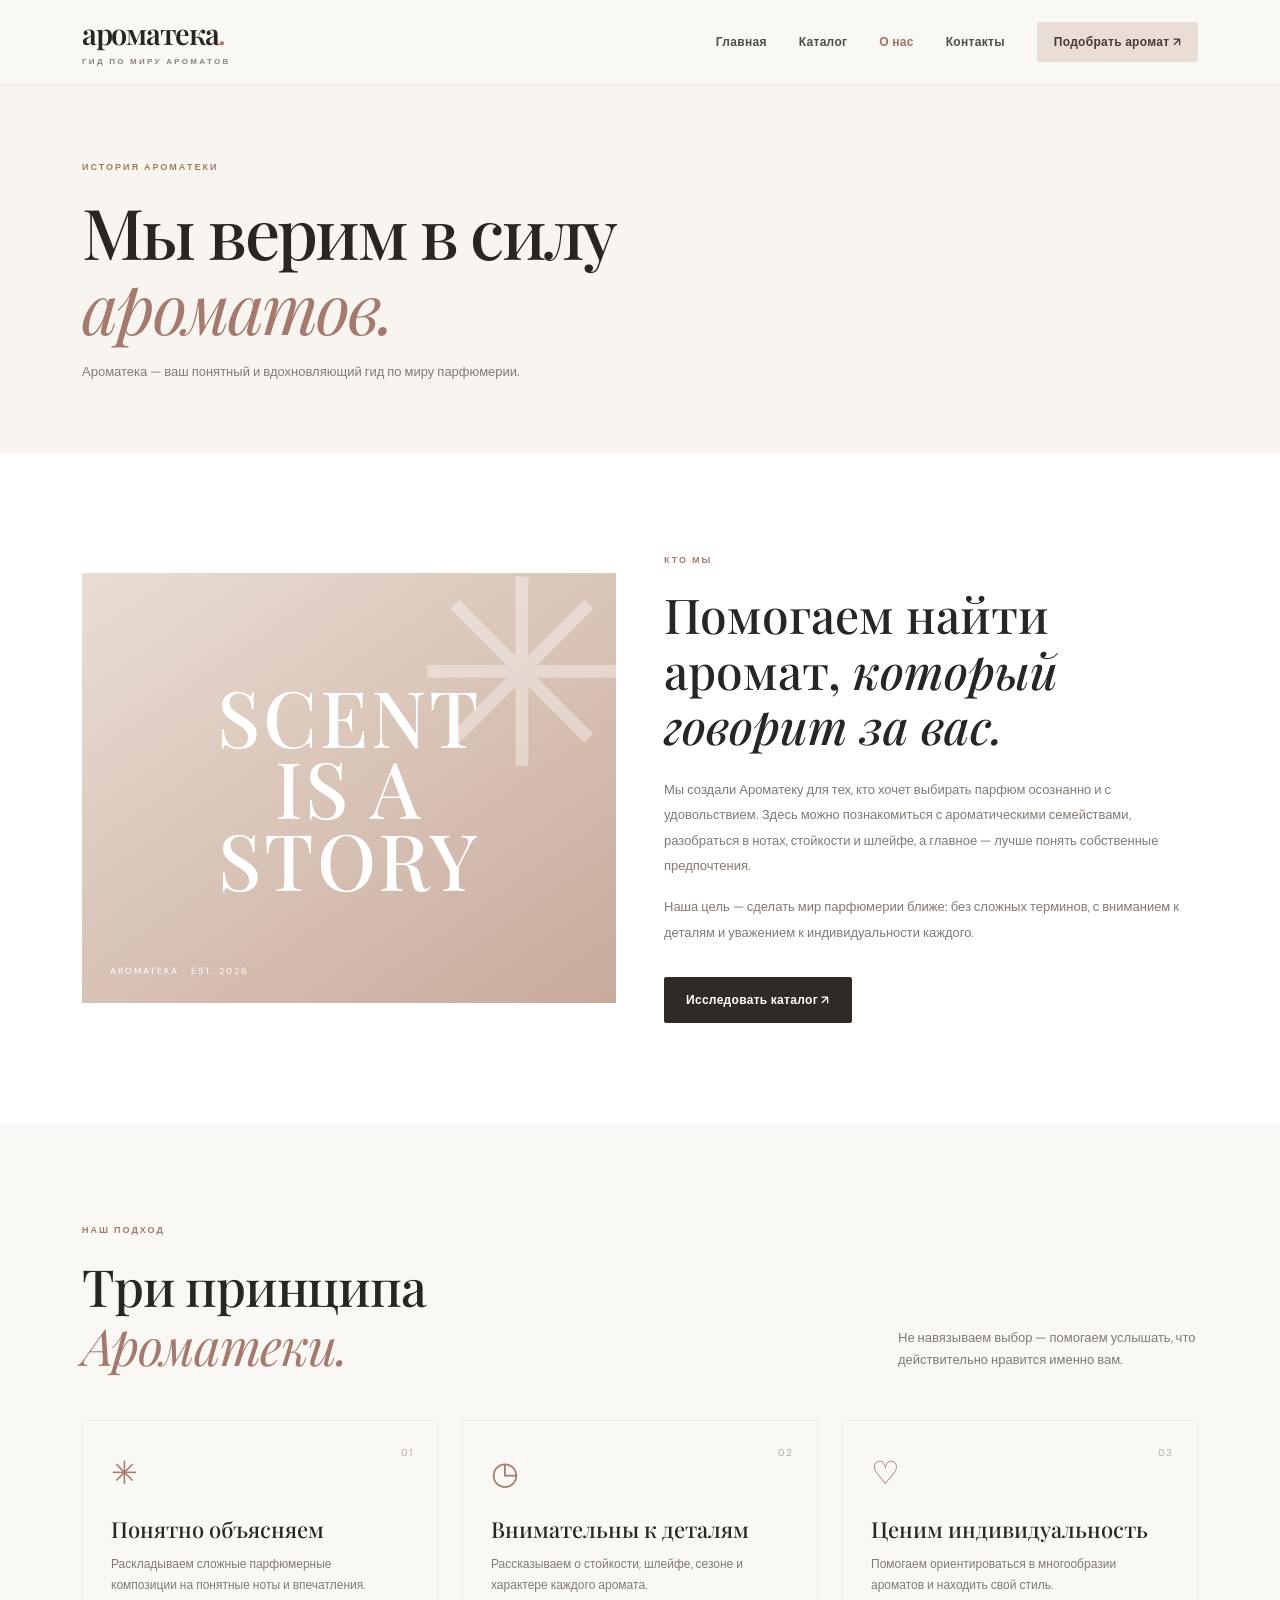
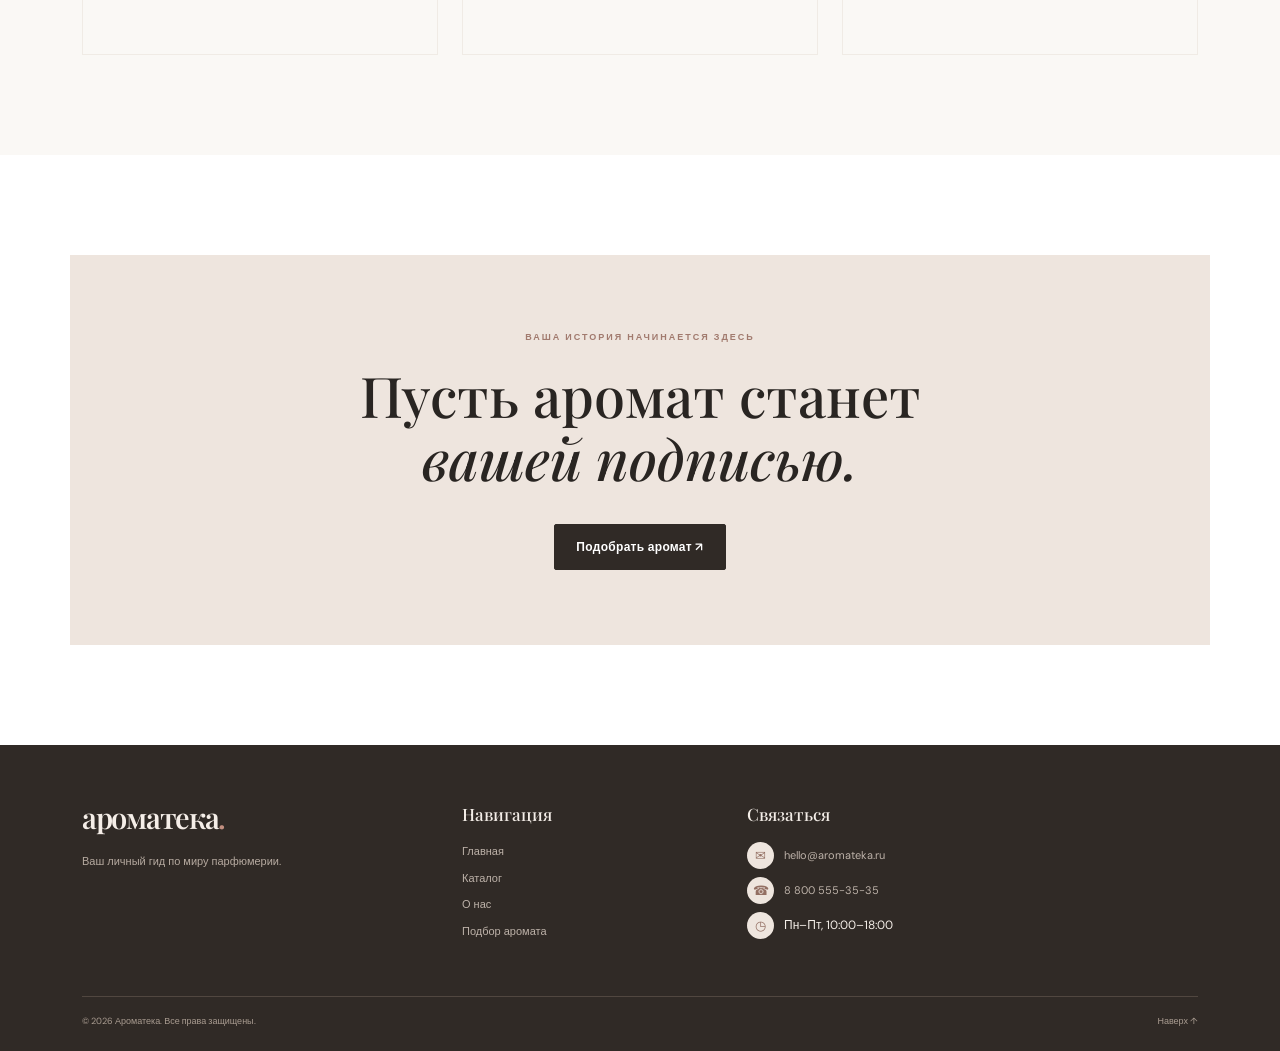
==== about.html @ 0a066984 "Add files via upload" ====
<!doctype html>
<html lang="ru">
<head>
<meta charset="utf-8"><meta name="viewport" content="width=device-width, initial-scale=1">
<meta name="description" content="О проекте Ароматека: помогаем понимать парфюмерию и находить ароматы по душе.">
<title>О нас — Ароматека</title>
<link href="https://cdn.jsdelivr.net/npm/bootstrap@5.3.8/dist/css/bootstrap.min.css" rel="stylesheet">
<link href="https://fonts.googleapis.com/css2?family=DM+Sans:wght@400;500;600;700&family=Playfair+Display:wght@400;500;600;700&display=swap" rel="stylesheet">
<link rel="stylesheet" href="css/custom.css">
</head>
<body>
<header class="site-header sticky-top"><nav class="navbar navbar-expand-lg"><div class="container">
<a class="navbar-brand brand" href="index.html">ароматека<span>.</span><small>ГИД ПО МИРУ АРОМАТОВ</small></a>
<button class="navbar-toggler" type="button" data-bs-toggle="collapse" data-bs-target="#mainNavbar" aria-label="Открыть меню"><span class="navbar-toggler-icon"></span></button>
<div class="collapse navbar-collapse" id="mainNavbar"><ul class="navbar-nav ms-auto align-items-lg-center gap-lg-3">
<li class="nav-item"><a class="nav-link" href="index.html">Главная</a></li><li class="nav-item"><a class="nav-link" href="catalog.html">Каталог</a></li><li class="nav-item"><a class="nav-link active" href="about.html">О нас</a></li><li class="nav-item"><a class="nav-link" href="contacts.html">Контакты</a></li><li class="nav-item"><a class="btn btn-dark-soft ms-lg-2" href="order.html">Подобрать аромат ↗</a></li>
</ul></div></div></nav></header>
<main>
<section class="page-hero"><div class="container"><div class="eyebrow">ИСТОРИЯ АРОМАТЕКИ</div><h1>Мы верим в силу<br><em>ароматов.</em></h1><p>Ароматека — ваш понятный и вдохновляющий гид по миру парфюмерии.</p></div></section>
<section class="section-space"><div class="container"><div class="row align-items-center g-5">
<div class="col-12 col-lg-6"><div class="about-art"><span class="about-art__flower">✳</span><span class="about-art__word">SCENT<br>IS A<br>STORY</span><span class="about-art__caption">AROMATEKA · EST. 2026</span></div></div>
<div class="col-12 col-lg-6"><div class="eyebrow">КТО МЫ</div><h2 class="about-title">Помогаем найти аромат, <em>который говорит за вас.</em></h2><p class="about-copy">Мы создали Ароматеку для тех, кто хочет выбирать парфюм осознанно и с удовольствием. Здесь можно познакомиться с ароматическими семействами, разобраться в нотах, стойкости и шлейфе, а главное — лучше понять собственные предпочтения.</p><p class="about-copy">Наша цель — сделать мир парфюмерии ближе: без сложных терминов, с вниманием к деталям и уважением к индивидуальности каждого.</p><a class="btn btn-dark btn-lg mt-3" href="catalog.html">Исследовать каталог ↗</a></div>
</div></div></section>
<section class="section-space about-values"><div class="container"><div class="section-heading"><div><div class="eyebrow">НАШ ПОДХОД</div><h2>Три принципа<br><em>Ароматеки.</em></h2></div><p>Не навязываем выбор — помогаем услышать, что действительно нравится именно вам.</p></div>
<div class="row g-4"><div class="col-12 col-md-4"><article class="advantage-card"><span class="advantage-number">01</span><div class="advantage-icon">✳</div><h3>Понятно объясняем</h3><p>Раскладываем сложные парфюмерные композиции на понятные ноты и впечатления.</p></article></div><div class="col-12 col-md-4"><article class="advantage-card"><span class="advantage-number">02</span><div class="advantage-icon">◷</div><h3>Внимательны к деталям</h3><p>Рассказываем о стойкости, шлейфе, сезоне и характере каждого аромата.</p></article></div><div class="col-12 col-md-4"><article class="advantage-card"><span class="advantage-number">03</span><div class="advantage-icon">♡</div><h3>Ценим индивидуальность</h3><p>Помогаем ориентироваться в многообразии ароматов и находить свой стиль.</p></article></div></div>
</div></section>
<section class="section-space"><div class="container about-cta"><div class="eyebrow">ВАША ИСТОРИЯ НАЧИНАЕТСЯ ЗДЕСЬ</div><h2>Пусть аромат станет<br><em>вашей подписью.</em></h2><a class="btn btn-dark btn-lg mt-3" href="order.html">Подобрать аромат ↗</a></div></section>
</main>
<footer class="site-footer"><div class="container"><div class="row gy-4">
<div class="col-12 col-md-4"><a class="brand brand--footer" href="index.html">ароматека<span>.</span></a><p class="footer-muted">Ваш личный гид по миру парфюмерии.</p></div>
<div class="col-6 col-md-3"><h3>Навигация</h3><a href="index.html">Главная</a><a href="catalog.html">Каталог</a><a href="about.html">О нас</a><a href="order.html">Подбор аромата</a></div>
<div class="col-6 col-md-5"><h3>Связаться</h3><a class="footer-contact" href="mailto:hello@aromateka.ru"><span class="contact-icon" aria-hidden="true">✉</span>hello@aromateka.ru</a><a class="footer-contact" href="tel:+78005553535"><span class="contact-icon" aria-hidden="true">☎</span>8 800 555-35-35</a><div class="footer-contact"><span class="contact-icon" aria-hidden="true">◷</span><span>Пн–Пт, 10:00–18:00</span></div></div>
</div><div class="footer-bottom"><span>© 2026 Ароматека. Все права защищены.</span><a href="#top">Наверх ↑</a></div></div></footer>
<script src="https://cdn.jsdelivr.net/npm/bootstrap@5.3.8/dist/js/bootstrap.bundle.min.js"></script><script src="js/main.js"></script></body></html>
---- css/custom.css ----
:root{--ink:#292522;--muted:#827a73;--paper:#f8f5f0;--cream:#eee7de;--rose:#d9b9ad;--line:#e4dcd2;--accent:#9b7067;--serif:'Playfair Display',Georgia,serif;--sans:'DM Sans',Arial,sans-serif;--shadow:0 18px 50px rgba(54,39,31,.09)}
*{box-sizing:border-box}html{scroll-behavior:smooth}body{font-family:var(--sans);color:var(--ink);background:#fff;font-size:15px;line-height:1.7}a{color:inherit;text-decoration:none}a:hover{color:var(--accent)}.site-header{background:rgba(250,248,245,.94);backdrop-filter:blur(14px);border-bottom:1px solid rgba(50,40,32,.08);z-index:1030}.navbar{min-height:84px}.brand{font-family:var(--serif);font-size:29px;line-height:1;font-weight:600;letter-spacing:-1.3px;color:var(--ink)!important}.brand span{color:#b77f70}.brand small{display:block;font:600 8px var(--sans);letter-spacing:2.3px;color:#8c827a;margin-top:8px}.nav-link{font-size:12px;font-weight:600;letter-spacing:.3px;color:#514b46!important}.nav-link:hover,.nav-link.active{color:#a16f63!important}.btn{border-radius:2px;font-size:12px;font-weight:600;letter-spacing:.3px;padding:13px 21px;transition:all .25s}.btn-dark{background:#302a26;border-color:#302a26}.btn-dark:hover{background:#8c655c;border-color:#8c655c;transform:translateY(-2px)}.btn-dark-soft{background:#e9ded6;color:#493a34;border:1px solid #e9ded6;padding:10px 16px}.btn-dark-soft:hover{background:#302a26;color:#fff}.btn-outline-dark:hover{background:#302a26}.hero-section{background:var(--paper);padding:78px 0 88px;overflow:hidden}.eyebrow{font-size:9px;letter-spacing:2px;font-weight:700;color:#a17a6e;margin-bottom:19px}.eyebrow span{display:inline-block;width:24px;height:1px;background:#a17a6e;vertical-align:middle;margin-right:8px}.hero-title,.page-hero h1{font:500 clamp(48px,6vw,78px)/1.07 var(--serif);letter-spacing:-2.6px;margin:0 0 25px}.hero-title em,.page-hero h1 em,.section-heading h2 em,.detail-title em,.notes-section h2 em,.character-section h2 em,.form-panel h2 em,.order-aside h3 em,.quote-section em{font-weight:400;color:#a5796e}.hero-copy{max-width:440px;color:#756d66;font-size:14px;line-height:1.9}.hero-visual{height:510px;max-width:490px;margin-left:auto;position:relative;background:#e8d9d0;overflow:hidden}.hero-visual__image{position:absolute;inset:0;background:linear-gradient(180deg,rgba(255,255,255,.03),rgba(50,29,23,.08)),url('https://images.unsplash.com/photo-1594035910387-fea47794261f?auto=format&fit=crop&w=1000&q=85') center/cover;mix-blend-mode:multiply}.hero-visual:after{content:'';position:absolute;inset:20px;border:1px solid rgba(255,255,255,.55);pointer-events:none}.hero-stamp{position:absolute;z-index:1;right:34px;top:35px;color:#fff;font:500 15px/1.3 var(--serif);letter-spacing:2px;text-align:right}.hero-caption{position:absolute;bottom:27px;left:32px;right:32px;display:flex;justify-content:space-between;color:white;font-size:8px;letter-spacing:2px;z-index:1}.hero-note{display:flex;align-items:center;gap:13px;color:#9b8d82;font-size:8px;letter-spacing:1.7px}.hero-note__line{height:1px;width:38px;background:#b69a8d}.ticker{background:#302a26;color:#f4eae1;padding:17px 0}.ticker-inner{display:flex;justify-content:space-around;gap:20px;align-items:center;font-size:9px;letter-spacing:2px;flex-wrap:wrap}.ticker-inner span:nth-of-type(even){color:#d5a99b}.section-space{padding:100px 0}.section-heading{display:flex;align-items:end;justify-content:space-between;gap:35px;margin-bottom:45px}.section-heading h2,.notes-section h2,.character-section h2{font:500 clamp(36px,4vw,52px)/1.15 var(--serif);letter-spacing:-1.2px;margin:0}.section-heading>p{max-width:300px;color:var(--muted);font-size:13px;margin:0 0 4px}.advantage-card{height:100%;padding:28px 28px 30px;background:#faf8f5;position:relative;border:1px solid #f0ebe5;min-height:235px}.advantage-number{position:absolute;right:24px;top:23px;color:#b9a99c;font-size:10px;letter-spacing:1px}.advantage-icon{font:32px var(--serif);color:#a77b6f;margin-bottom:22px}.advantage-card h3{font:500 22px var(--serif);margin-bottom:10px}.advantage-card p{font-size:12px;color:var(--muted);margin:0;max-width:280px}.popular-section{background:#f8f5f0}.perfume-card{background:white;border:1px solid #eee8e1;transition:transform .3s,box-shadow .3s;position:relative}.perfume-card:hover{transform:translateY(-5px);box-shadow:var(--shadow)}.perfume-card__image{height:290px;display:flex;align-items:center;justify-content:center;position:relative;overflow:hidden}.image-rose{background:radial-gradient(ellipse at 50% 48%,#f7e6df 0,#ead0c6 47%,#d8b7ad 100%)}.image-sand{background:radial-gradient(ellipse at 50% 48%,#f7ead7 0,#e8d5b9 53%,#d7c0a5 100%)}.image-green{background:radial-gradient(ellipse at 50% 48%,#e4e8d9 0,#cbd2bc 55%,#abb59c 100%)}.image-peach{background:radial-gradient(ellipse at 50% 48%,#f9e4d9 0,#edc8b5 55%,#d9a895 100%)}.image-blue{background:radial-gradient(ellipse at 50% 48%,#e1e5e8 0,#bac5cc 55%,#8c9da8 100%)}.image-yellow{background:radial-gradient(ellipse at 50% 48%,#f8edcc 0,#e8d9a7 55%,#c9b779 100%)}.badge-soft{background:rgba(255,255,255,.78);color:#66544b;border:1px solid rgba(95,73,61,.13);font-size:8px;letter-spacing:1px;font-weight:700;border-radius:1px;padding:7px 10px}.perfume-card__image .badge{position:absolute;top:17px;left:17px}.bottle{width:104px;height:150px;position:relative;display:block;border-radius:18px 18px 24px 24px;background:linear-gradient(100deg,rgba(255,255,255,.75),rgba(255,255,255,.12) 24%,rgba(255,255,255,.36) 58%,rgba(80,54,43,.14));border:1px solid rgba(255,255,255,.65);box-shadow:0 24px 30px rgba(80,55,43,.2),inset 5px 0 8px rgba(255,255,255,.4)}.bottle:before{content:'';position:absolute;top:-24px;left:38px;width:28px;height:25px;background:linear-gradient(90deg,#b7a28b,#eee0c8,#a38a70);border-radius:3px 3px 0 0}.bottle:after{content:'EAU DE PARFUM';position:absolute;left:0;right:0;top:57px;text-align:center;font:6px var(--sans);letter-spacing:1px;color:rgba(65,48,41,.7)}.bottle--rose{background:linear-gradient(100deg,#a95e59,#e8b9a8 30%,#b97870 75%,#7e4947)}.bottle--sand{background:linear-gradient(100deg,#c6a477,#f4dfb9 35%,#c9a47a 80%,#94714f)}.bottle--green{background:linear-gradient(100deg,#72836c,#d5d9c3 35%,#84947b 80%,#5c6c57)}.bottle--peach{background:linear-gradient(100deg,#c47d68,#f5c9b1 35%,#d28f7d 80%,#a45e50)}.bottle--blue{background:linear-gradient(100deg,#647b8b,#c5d0d5 35%,#8296a4 80%,#536b7a)}.bottle--yellow{background:linear-gradient(100deg,#b69c4f,#f1e2a4 35%,#c7b16c 80%,#8d793e)}.perfume-card__body{padding:23px 23px 25px}.perfume-brand{font-size:8px;font-weight:700;letter-spacing:1.5px;color:#a17c70;margin-bottom:9px}.perfume-card h3{font:500 23px var(--serif);margin:0 0 8px}.perfume-card__body>p{font-size:11px;color:var(--muted);min-height:38px;margin-bottom:17px}.card-meta{display:flex;justify-content:space-between;gap:10px;border-top:1px solid #eee8e1;border-bottom:1px solid #eee8e1;padding:12px 0;margin-bottom:16px}.card-meta span{font-size:9px;color:#958980}.card-meta b{display:block;color:#3d3732;font-size:10px;font-weight:600;margin-top:3px}.text-link{font-size:10px;font-weight:700;letter-spacing:.5px;border-bottom:1px solid #b89a8d;padding-bottom:4px}.text-link span{margin-left:10px}.quote-section{background:#e9ded5;padding:85px 0;text-align:center}.quote-mark{font:90px/.8 var(--serif);color:#b78c7e}.quote-section blockquote{font:500 clamp(30px,4vw,48px)/1.25 var(--serif);margin:18px 0 25px}.quote-section p{font-size:8px;letter-spacing:2px;color:#907d70;margin:0}.site-footer{background:#302a26;color:#f4eee8;padding:58px 0 22px}.brand--footer{color:#f5eee8!important}.brand--footer span{color:#c28f80}.footer-muted{color:#b6aaa0;font-size:11px;margin-top:15px}.site-footer h3{font:500 17px var(--serif);margin:0 0 17px}.site-footer .col-6>a:not(.brand){display:block;color:#bdb2a9;font-size:11px;margin:8px 0}.site-footer a:hover{color:#fff}.footer-bottom{border-top:1px solid #514740;margin-top:45px;padding-top:17px;display:flex;justify-content:space-between;color:#a99c91;font-size:9px}.page-hero{background:var(--paper);padding:75px 0 70px}.page-hero h1{font-size:clamp(46px,6vw,70px);margin-bottom:17px}.page-hero p{max-width:570px;color:var(--muted);font-size:13px;margin:0}.page-hero--compact{padding:55px 0}.page-hero--compact p{font-size:11px}.page-hero--compact p a{color:#a5796e}.alert-soft{background:#f4eee8;border:1px solid #e8ddd4;color:#675b53;border-radius:0;font-size:11px;padding:16px 20px}.alert-symbol{font-size:20px;color:#a5796e}.catalog-toolbar{display:flex;justify-content:space-between;align-items:end;margin:42px 0 25px;gap:20px}.catalog-count{font:12px var(--sans);color:#a5796e;vertical-align:top}.filter-wrap{width:220px}.form-select,.form-control{border:1px solid #ded5cc;border-radius:2px;padding:12px 14px;font-size:12px;background-color:#fff}.form-select:focus,.form-control:focus,.form-check-input:focus{border-color:#b98c7f;box-shadow:0 0 0 .2rem rgba(185,140,127,.15)}.empty-state{padding:50px;text-align:center;background:#f8f5f0;color:var(--muted);margin-top:20px}.detail-visual{height:540px;display:flex;align-items:center;justify-content:center;position:relative;overflow:hidden}.bottle--large{transform:scale(1.55)}.detail-visual__caption{position:absolute;bottom:25px;left:0;right:0;text-align:center;font-size:8px;letter-spacing:2px;color:#795e54}.detail-title{font:500 clamp(48px,6vw,70px)/1.02 var(--serif);letter-spacing:-2px;margin-bottom:23px}.detail-lead{color:#756d66;font-size:13px;line-height:1.9;max-width:580px}.detail-stats{margin-top:25px}.stat-box{background:#f8f5f0;padding:18px;height:100%}.stat-box span,.mini-info span,.contact-line>span,.aside-contact>span{display:block;font-size:8px;letter-spacing:1.5px;color:#a17a6e;font-weight:700;margin-bottom:9px}.stat-box strong{font:500 20px var(--serif);display:block}.stat-box small{font-size:10px;color:var(--muted)}.notes-section{padding:50px 0 15px}.note-card{background:#f8f5f0;padding:25px;height:100%;border-top:2px solid #d1afa1}.note-card>span{font-size:8px;letter-spacing:1.5px;color:#a17a6e}.note-illustration{font:40px var(--serif);color:#b78c7e;margin:22px 0}.note-card h3{font:500 21px var(--serif)}.note-card p,.character-section p{font-size:11px;color:var(--muted);margin:0}.character-section{background:#f8f5f0;padding:40px}.mini-info{border-left:1px solid #d8c8bd;padding:5px 0 5px 18px;height:100%}.mini-info strong{font:500 18px var(--serif);display:block;margin:18px 0 10px}.mini-info p{font-size:10px}.product-table{font-size:12px;border-color:#e9e1d9}.product-table caption{font-size:10px;color:#8b8078}.product-table th{font-weight:600;background:#f8f5f0}.product-table td,.product-table th{padding:14px 18px}.faq-section h2{font:500 42px var(--serif)}.accordion-item{border:0;border-bottom:1px solid #e8e0d8;border-radius:0!important}.accordion-button{font:500 17px var(--serif);padding:20px 5px;background:white;color:var(--ink);box-shadow:none!important}.accordion-button:not(.collapsed){color:#9c7166;background:#fff}.accordion-button:after{background-size:13px}.accordion-body{font-size:12px;color:var(--muted);padding:0 5px 20px}.form-panel{background:#faf8f5;border:1px solid #eee8e1;padding:clamp(25px,4vw,45px)}.form-panel h2{font:500 clamp(32px,4vw,43px)/1.2 var(--serif);margin-bottom:30px}.form-label{font-size:10px;font-weight:600;color:#5e554e}.form-check-label{font-size:10px;color:#6f655e}.form-check-input:checked{background-color:#8d675c;border-color:#8d675c}.form-panel .alert{font-size:11px;border-radius:0}.order-aside{background:#e9ded5;padding:35px;position:relative;min-height:410px;overflow:hidden}.aside-flower{font:60px var(--serif);color:#b78c7e;display:block;margin-bottom:40px}.order-aside h3{font:500 32px/1.2 var(--serif);max-width:300px;margin-bottom:20px}.order-aside p{font-size:12px;color:#786a60;line-height:1.9}.order-aside hr{border-color:#cdbbb0;margin:30px 0}.aside-contact a{font:500 16px var(--serif)}.success-modal{border:0;border-radius:0}.modal-flower{font-size:45px;color:#a5796e;margin-bottom:15px}.success-modal h2{font:500 30px var(--serif)}.success-modal p{font-size:12px;color:var(--muted);margin:15px 0 25px}.contact-line{padding:18px 0;border-bottom:1px solid #e8e0d8}.contact-line>a,.contact-line strong{font:500 19px var(--serif)}.social-links{display:flex;flex-wrap:wrap;gap:18px}.social-links a{font-size:12px;border-bottom:1px solid #c5a99b}.contact-decoration{font:500 48px/1.1 var(--serif);letter-spacing:2px;color:#e8ded6;margin-top:55px}.input-group-text{background:#f2ebe4;border-color:#ded5cc;color:#9b7569;font-size:13px}
@media(max-width:767px){.navbar{min-height:72px}.brand{font-size:25px}.hero-section{padding:55px 0 60px}.hero-title{font-size:54px}.hero-visual{height:390px;margin:0}.section-space{padding:68px 0}.section-heading{display:block}.section-heading>p{margin-top:20px}.ticker-inner{justify-content:center}.page-hero{padding:55px 0}.catalog-toolbar{align-items:start;flex-direction:column}.filter-wrap{width:100%}.detail-visual{height:390px}.character-section{padding:25px}.footer-bottom{gap:15px;flex-wrap:wrap}.order-aside{min-height:0}.contact-decoration{font-size:38px}.perfume-card__image{height:270px}}

/* Дополнительные элементы: контакты, страница «О нас» и анимация чисел */
.footer-contact{display:flex!important;align-items:center;gap:10px;margin:0 0 12px;font-size:12px}
.contact-icon{width:27px;height:27px;flex:0 0 27px;display:inline-flex;align-items:center;justify-content:center;border-radius:50%;background:#eee5de;color:#936f63;font-size:13px;line-height:1}
.contact-label{display:flex;align-items:center;gap:9px!important;margin-bottom:8px}
.contact-label .contact-icon{width:24px;height:24px;flex-basis:24px}
.number-animate{display:inline-block;opacity:.45;transform:translateY(9px) scale(.96);transition:opacity .65s ease,transform .65s cubic-bezier(.2,.75,.25,1)}
.number-animate.number-visible{opacity:1;transform:translateY(0) scale(1)}
.hero-note__count{font-weight:700;color:#9a7165}
.about-art{min-height:430px;background:linear-gradient(145deg,#e9ddd3,#c8aa9b);position:relative;overflow:hidden;display:flex;align-items:center;justify-content:center}
.about-art__flower{position:absolute;font:260px/1 var(--serif);color:rgba(255,255,255,.35);right:-15px;top:-45px}
.about-art__word{font:500 clamp(48px,7vw,78px)/.92 var(--serif);letter-spacing:3px;color:#fff;text-align:center}
.about-art__caption{position:absolute;bottom:24px;left:28px;font-size:9px;letter-spacing:2px;color:#fff}
.about-title{font:500 clamp(34px,4vw,48px)/1.15 var(--serif);margin:18px 0 24px}
.about-copy{font-size:13px;line-height:1.95;color:var(--muted)}
.about-values{background:#faf8f5}
.about-cta{background:#eee5de;padding:clamp(35px,7vw,75px);text-align:center}
.about-cta h2{font:500 clamp(36px,5vw,56px)/1.12 var(--serif);margin:18px 0}
@media(prefers-reduced-motion:reduce){.number-animate,.number-animate.number-visible{transition:none;transform:none;opacity:1}}
@media(max-width:767px){.about-art{min-height:330px}.footer-contact{font-size:11px}}
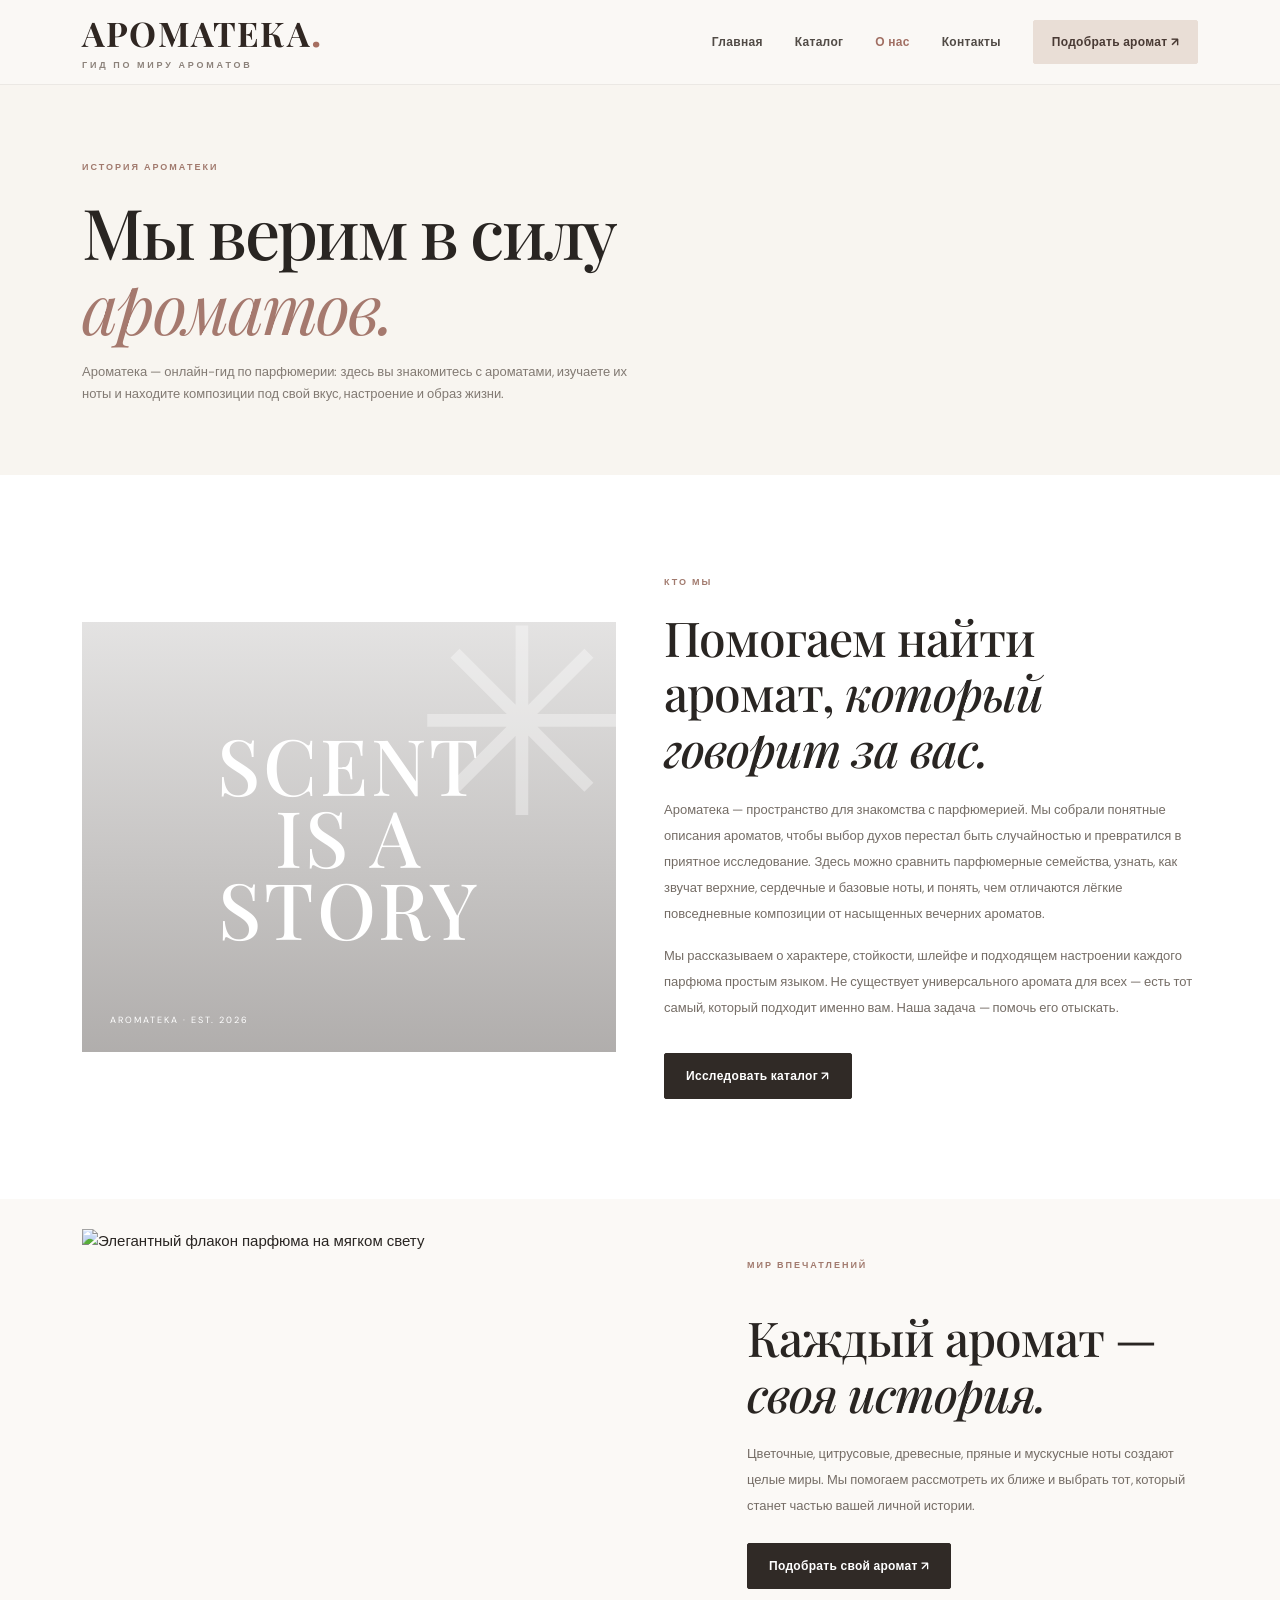
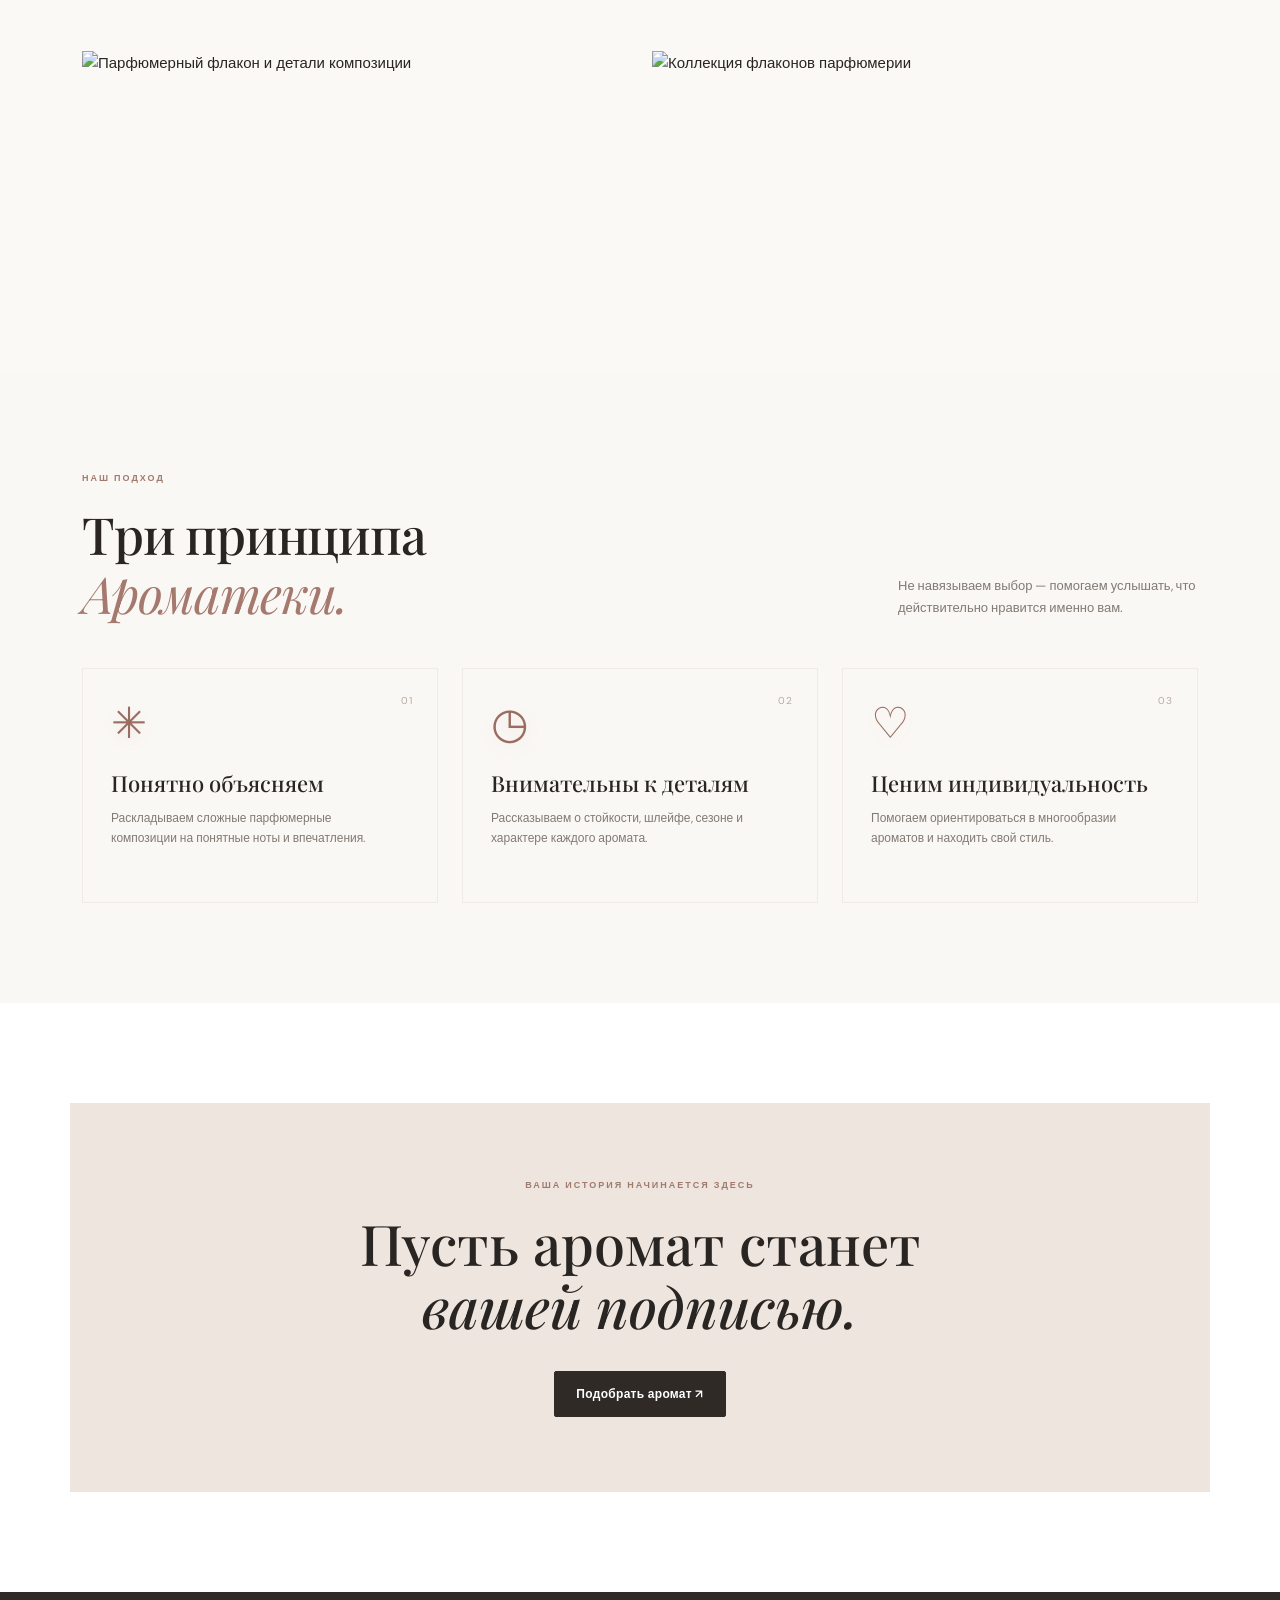
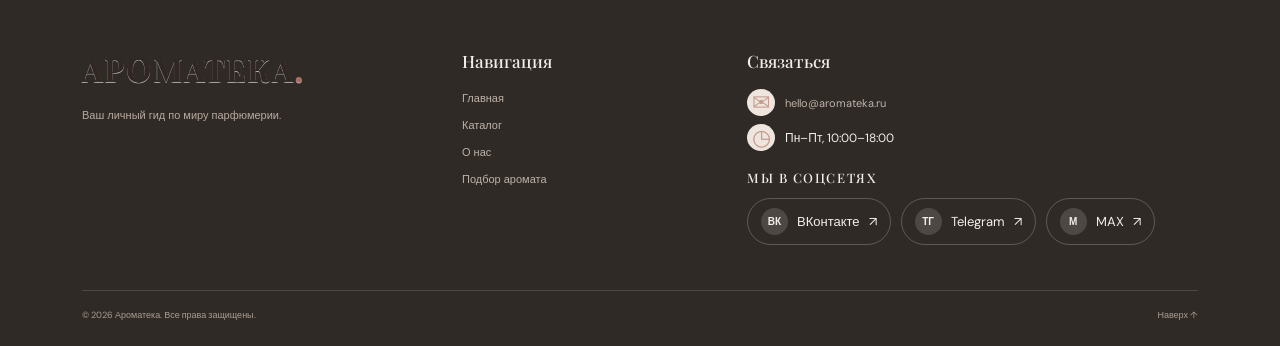
==== commit 2b5363bf: "Add files via upload" ====
--- a/about.html
+++ b/about.html
@@ -10,25 +10,31 @@
 </head>
 <body>
 <header class="site-header sticky-top"><nav class="navbar navbar-expand-lg"><div class="container">
-<a class="navbar-brand brand" href="index.html">ароматека<span>.</span><small>ГИД ПО МИРУ АРОМАТОВ</small></a>
+<a class="navbar-brand brand" href="index.html">АРОМАТЕКА<span>.</span><small>ГИД ПО МИРУ АРОМАТОВ</small></a>
 <button class="navbar-toggler" type="button" data-bs-toggle="collapse" data-bs-target="#mainNavbar" aria-label="Открыть меню"><span class="navbar-toggler-icon"></span></button>
 <div class="collapse navbar-collapse" id="mainNavbar"><ul class="navbar-nav ms-auto align-items-lg-center gap-lg-3">
 <li class="nav-item"><a class="nav-link" href="index.html">Главная</a></li><li class="nav-item"><a class="nav-link" href="catalog.html">Каталог</a></li><li class="nav-item"><a class="nav-link active" href="about.html">О нас</a></li><li class="nav-item"><a class="nav-link" href="contacts.html">Контакты</a></li><li class="nav-item"><a class="btn btn-dark-soft ms-lg-2" href="order.html">Подобрать аромат ↗</a></li>
 </ul></div></div></nav></header>
 <main>
-<section class="page-hero"><div class="container"><div class="eyebrow">ИСТОРИЯ АРОМАТЕКИ</div><h1>Мы верим в силу<br><em>ароматов.</em></h1><p>Ароматека — ваш понятный и вдохновляющий гид по миру парфюмерии.</p></div></section>
+<section class="page-hero"><div class="container"><div class="eyebrow">ИСТОРИЯ АРОМАТЕКИ</div><h1>Мы верим в силу<br><em>ароматов.</em></h1><p>Ароматека — онлайн-гид по парфюмерии: здесь вы знакомитесь с ароматами, изучаете их ноты и находите композиции под свой вкус, настроение и образ жизни.</p></div></section>
 <section class="section-space"><div class="container"><div class="row align-items-center g-5">
 <div class="col-12 col-lg-6"><div class="about-art"><span class="about-art__flower">✳</span><span class="about-art__word">SCENT<br>IS A<br>STORY</span><span class="about-art__caption">AROMATEKA · EST. 2026</span></div></div>
-<div class="col-12 col-lg-6"><div class="eyebrow">КТО МЫ</div><h2 class="about-title">Помогаем найти аромат, <em>который говорит за вас.</em></h2><p class="about-copy">Мы создали Ароматеку для тех, кто хочет выбирать парфюм осознанно и с удовольствием. Здесь можно познакомиться с ароматическими семействами, разобраться в нотах, стойкости и шлейфе, а главное — лучше понять собственные предпочтения.</p><p class="about-copy">Наша цель — сделать мир парфюмерии ближе: без сложных терминов, с вниманием к деталям и уважением к индивидуальности каждого.</p><a class="btn btn-dark btn-lg mt-3" href="catalog.html">Исследовать каталог ↗</a></div>
+<div class="col-12 col-lg-6"><div class="eyebrow">КТО МЫ</div><h2 class="about-title">Помогаем найти аромат, <em>который говорит за вас.</em></h2><p class="about-copy">Ароматека — пространство для знакомства с парфюмерией. Мы собрали понятные описания ароматов, чтобы выбор духов перестал быть случайностью и превратился в приятное исследование. Здесь можно сравнить парфюмерные семейства, узнать, как звучат верхние, сердечные и базовые ноты, и понять, чем отличаются лёгкие повседневные композиции от насыщенных вечерних ароматов.</p><p class="about-copy">Мы рассказываем о характере, стойкости, шлейфе и подходящем настроении каждого парфюма простым языком. Не существует универсального аромата для всех — есть тот самый, который подходит именно вам. Наша задача — помочь его отыскать.</p><a class="btn btn-dark btn-lg mt-3" href="catalog.html">Исследовать каталог ↗</a></div>
 </div></div></section>
+<section class="about-photo-story"><div class="container"><div class="row g-4 align-items-stretch"><div class="col-12 col-md-7"><img class="about-photo about-photo--wide" src="https://images.unsplash.com/photo-1594035910387-fea47794261f?auto=format&fit=crop&w=1200&q=85" alt="Элегантный флакон парфюма на мягком свету"></div><div class="col-12 col-md-5 d-flex flex-column justify-content-center"><div class="eyebrow">МИР ВПЕЧАТЛЕНИЙ</div><h2 class="about-title">Каждый аромат —<br><em>своя история.</em></h2><p class="about-copy">Цветочные, цитрусовые, древесные, пряные и мускусные ноты создают целые миры. Мы помогаем рассмотреть их ближе и выбрать тот, который станет частью вашей личной истории.</p><a class="btn btn-dark btn-lg mt-2 align-self-start" href="order.html">Подобрать свой аромат ↗</a></div></div><div class="row g-4 mt-2"><div class="col-6"><img class="about-photo about-photo--small" src="https://images.unsplash.com/photo-1592945403244-b3fbafd7f539?auto=format&fit=crop&w=900&q=85" alt="Парфюмерный флакон и детали композиции"></div><div class="col-6"><img class="about-photo about-photo--small" src="https://images.unsplash.com/photo-1541643600914-78b084683601?auto=format&fit=crop&w=900&q=85" alt="Коллекция флаконов парфюмерии"></div></div></div></section>
 <section class="section-space about-values"><div class="container"><div class="section-heading"><div><div class="eyebrow">НАШ ПОДХОД</div><h2>Три принципа<br><em>Ароматеки.</em></h2></div><p>Не навязываем выбор — помогаем услышать, что действительно нравится именно вам.</p></div>
 <div class="row g-4"><div class="col-12 col-md-4"><article class="advantage-card"><span class="advantage-number">01</span><div class="advantage-icon">✳</div><h3>Понятно объясняем</h3><p>Раскладываем сложные парфюмерные композиции на понятные ноты и впечатления.</p></article></div><div class="col-12 col-md-4"><article class="advantage-card"><span class="advantage-number">02</span><div class="advantage-icon">◷</div><h3>Внимательны к деталям</h3><p>Рассказываем о стойкости, шлейфе, сезоне и характере каждого аромата.</p></article></div><div class="col-12 col-md-4"><article class="advantage-card"><span class="advantage-number">03</span><div class="advantage-icon">♡</div><h3>Ценим индивидуальность</h3><p>Помогаем ориентироваться в многообразии ароматов и находить свой стиль.</p></article></div></div>
 </div></section>
 <section class="section-space"><div class="container about-cta"><div class="eyebrow">ВАША ИСТОРИЯ НАЧИНАЕТСЯ ЗДЕСЬ</div><h2>Пусть аромат станет<br><em>вашей подписью.</em></h2><a class="btn btn-dark btn-lg mt-3" href="order.html">Подобрать аромат ↗</a></div></section>
 </main>
 <footer class="site-footer"><div class="container"><div class="row gy-4">
-<div class="col-12 col-md-4"><a class="brand brand--footer" href="index.html">ароматека<span>.</span></a><p class="footer-muted">Ваш личный гид по миру парфюмерии.</p></div>
+<div class="col-12 col-md-4"><a class="brand brand--footer" href="index.html">АРОМАТЕКА<span>.</span></a><p class="footer-muted">Ваш личный гид по миру парфюмерии.</p></div>
 <div class="col-6 col-md-3"><h3>Навигация</h3><a href="index.html">Главная</a><a href="catalog.html">Каталог</a><a href="about.html">О нас</a><a href="order.html">Подбор аромата</a></div>
-<div class="col-6 col-md-5"><h3>Связаться</h3><a class="footer-contact" href="mailto:hello@aromateka.ru"><span class="contact-icon" aria-hidden="true">✉</span>hello@aromateka.ru</a><a class="footer-contact" href="tel:+78005553535"><span class="contact-icon" aria-hidden="true">☎</span>8 800 555-35-35</a><div class="footer-contact"><span class="contact-icon" aria-hidden="true">◷</span><span>Пн–Пт, 10:00–18:00</span></div></div>
+<div class="col-6 col-md-5"><h3>Связаться</h3><a class="footer-contact" href="mailto:hello@aromateka.ru"><span class="contact-icon" aria-hidden="true">✉</span>hello@aromateka.ru</a><div class="footer-contact"><span class="contact-icon" aria-hidden="true">◷</span><span>Пн–Пт, 10:00–18:00</span></div><div class="footer-socials"><h3>Мы в соцсетях</h3><div class="social-links social-links--footer">
+<a href="https://vk.com/" target="_blank" rel="noopener noreferrer" aria-label="ВКонтакте"><span class="social-mark">ВК</span><span>ВКонтакте</span><span aria-hidden="true">↗</span></a>
+<a href="https://t.me/" target="_blank" rel="noopener noreferrer" aria-label="Telegram"><span class="social-mark">ТГ</span><span>Telegram</span><span aria-hidden="true">↗</span></a>
+<a href="https://max.ru/" target="_blank" rel="noopener noreferrer" aria-label="MAX"><span class="social-mark">М</span><span>MAX</span><span aria-hidden="true">↗</span></a>
+</div></div>
+</div>
 </div><div class="footer-bottom"><span>© 2026 Ароматека. Все права защищены.</span><a href="#top">Наверх ↑</a></div></div></footer>
 <script src="https://cdn.jsdelivr.net/npm/bootstrap@5.3.8/dist/js/bootstrap.bundle.min.js"></script><script src="js/main.js"></script></body></html>
--- a/css/custom.css
+++ b/css/custom.css
@@ -21,3 +21,46 @@
 .about-cta h2{font:500 clamp(36px,5vw,56px)/1.12 var(--serif);margin:18px 0}
 @media(prefers-reduced-motion:reduce){.number-animate,.number-animate.number-visible{transition:none;transform:none;opacity:1}}
 @media(max-width:767px){.about-art{min-height:330px}.footer-contact{font-size:11px}}
+
+/* Реальные фотографии парфюмерии */
+.perfume-card__image{background-position:center;background-size:cover;background-repeat:no-repeat}
+.perfume-card__image .bottle,.detail-visual .bottle{display:none}
+.image-rose{background-color:#eee8e1;background-image:url("https://www.skins.nl/media/42/f4/5f/1750248126/727cc1d4afd9ba40f8f019257378adf0.png?ts=1751934516");background-position:center;background-size:contain;background-repeat:no-repeat}
+.image-sand{background-color:#eee8e1;background-image:url("https://bs24.swiss/cdn/shop/products/yves-saint-laurent-libre-eau-de-parfum-fur-damen_1.jpg?v=1732361212&width=1080");background-position:center;background-size:contain;background-repeat:no-repeat}
+.image-green{background-color:#eee8e1;background-image:url("https://cdn.fynd.com/v2/falling-surf-7c8bb8/fyprod/wrkr/products/pictures/item/free/original/000000000494238476/JhwP41w8Yv5-000000000494238476_2.jpg");background-position:center;background-size:contain;background-repeat:no-repeat}
+.image-peach{background-color:#eee8e1;background-image:url("https://u.makeup.com.ua/1/19/19gglrlwkvs6.jpg");background-position:center;background-size:contain;background-repeat:no-repeat}
+.image-blue{background-color:#eee8e1;background-image:url("https://www.tomfordbeauty.com/cdn/shop/files/tf_sku_T1XF01_2000x2000_1.jpg?v=1774621231&width=2000");background-position:center;background-size:contain;background-repeat:no-repeat}
+.image-yellow{background-color:#eee8e1;background-image:url("https://beautyhouse.com/cdn/shop/files/06.png?v=1723877640&width=1600");background-position:center;background-size:contain;background-repeat:no-repeat}
+.detail-visual{background-size:cover;background-position:center;background-repeat:no-repeat}
+.about-art{background:linear-gradient(180deg,rgba(30,22,18,.12),rgba(30,22,18,.35)),url('https://images.unsplash.com/photo-1608571423902-eed4a5ad8108?auto=format&fit=crop&w=1200&q=85') center/cover no-repeat}
+
+/* Brand identity and editorial refinements */
+.brand{font-size:34px;font-weight:700;letter-spacing:1.2px;color:#302722!important;text-transform:uppercase;text-shadow:0 1px 0 rgba(255,255,255,.6)}
+.brand span{color:#a66f61;font-size:1.12em}
+.brand small{font-size:9px;letter-spacing:2.8px;font-weight:700}
+.brand--footer{font-size:32px}
+.advantage-icon{font-size:43px;line-height:1.1;margin-bottom:24px;color:#9b6d61;text-shadow:0 5px 15px rgba(155,109,97,.13)}
+.contact-icon{font-size:22px;min-width:28px;display:inline-flex;align-items:center;justify-content:center;color:#c69a8c}
+.footer-contact{display:flex;align-items:center;gap:10px}
+.btn-dark-soft{font-weight:700;padding:12px 18px}
+.about-photo-story{padding:30px 0 90px;background:#fbf9f6}
+.about-photo{width:100%;height:100%;object-fit:cover;display:block}
+.about-photo--wide{min-height:390px;max-height:470px}
+.about-photo--small{height:230px}
+.about-title{font:500 clamp(34px,4vw,48px)/1.16 var(--serif);letter-spacing:-1px;margin-bottom:20px}
+.about-copy{font-size:13px;line-height:2;color:#756d66}
+.home-discover{padding:80px 0;background:#eee5dd}
+.home-discover__inner{display:grid;grid-template-columns:1fr  .9fr;gap:55px;align-items:center}
+.home-discover h2{font:500 clamp(38px,4vw,54px)/1.12 var(--serif);margin:0 0 18px}
+.home-discover h2 em{color:#a5796e}
+.home-discover p{max-width:470px;color:#756d66;font-size:13px;line-height:1.9}
+.home-discover img{width:100%;height:360px;object-fit:cover}
+@media(max-width:767.98px){.brand{font-size:28px}.home-discover__inner{grid-template-columns:1fr;gap:28px}.home-discover img{height:260px}.about-photo--wide{min-height:280px}.about-photo--small{height:150px}.advantage-icon{font-size:38px}}
+
+/* Социальные сети: ВКонтакте, Telegram и MAX */
+.footer-socials{margin-top:18px}
+.footer-socials h3{margin:0 0 12px;font-size:13px;letter-spacing:.12em;text-transform:uppercase}
+.social-links--footer{display:flex;flex-wrap:wrap;gap:10px}
+.social-links--footer a{display:inline-flex;align-items:center;gap:9px;padding:9px 13px;border:1px solid rgba(255,255,255,.22);border-radius:999px;color:inherit;font-size:13px;transition:background .2s,border-color .2s,transform .2s}
+.social-links--footer a:hover{background:rgba(255,255,255,.1);border-color:rgba(255,255,255,.55);transform:translateY(-2px)}
+.social-mark{display:inline-grid;place-items:center;width:27px;height:27px;border-radius:50%;background:rgba(255,255,255,.14);font-size:10px;font-weight:700;letter-spacing:0}
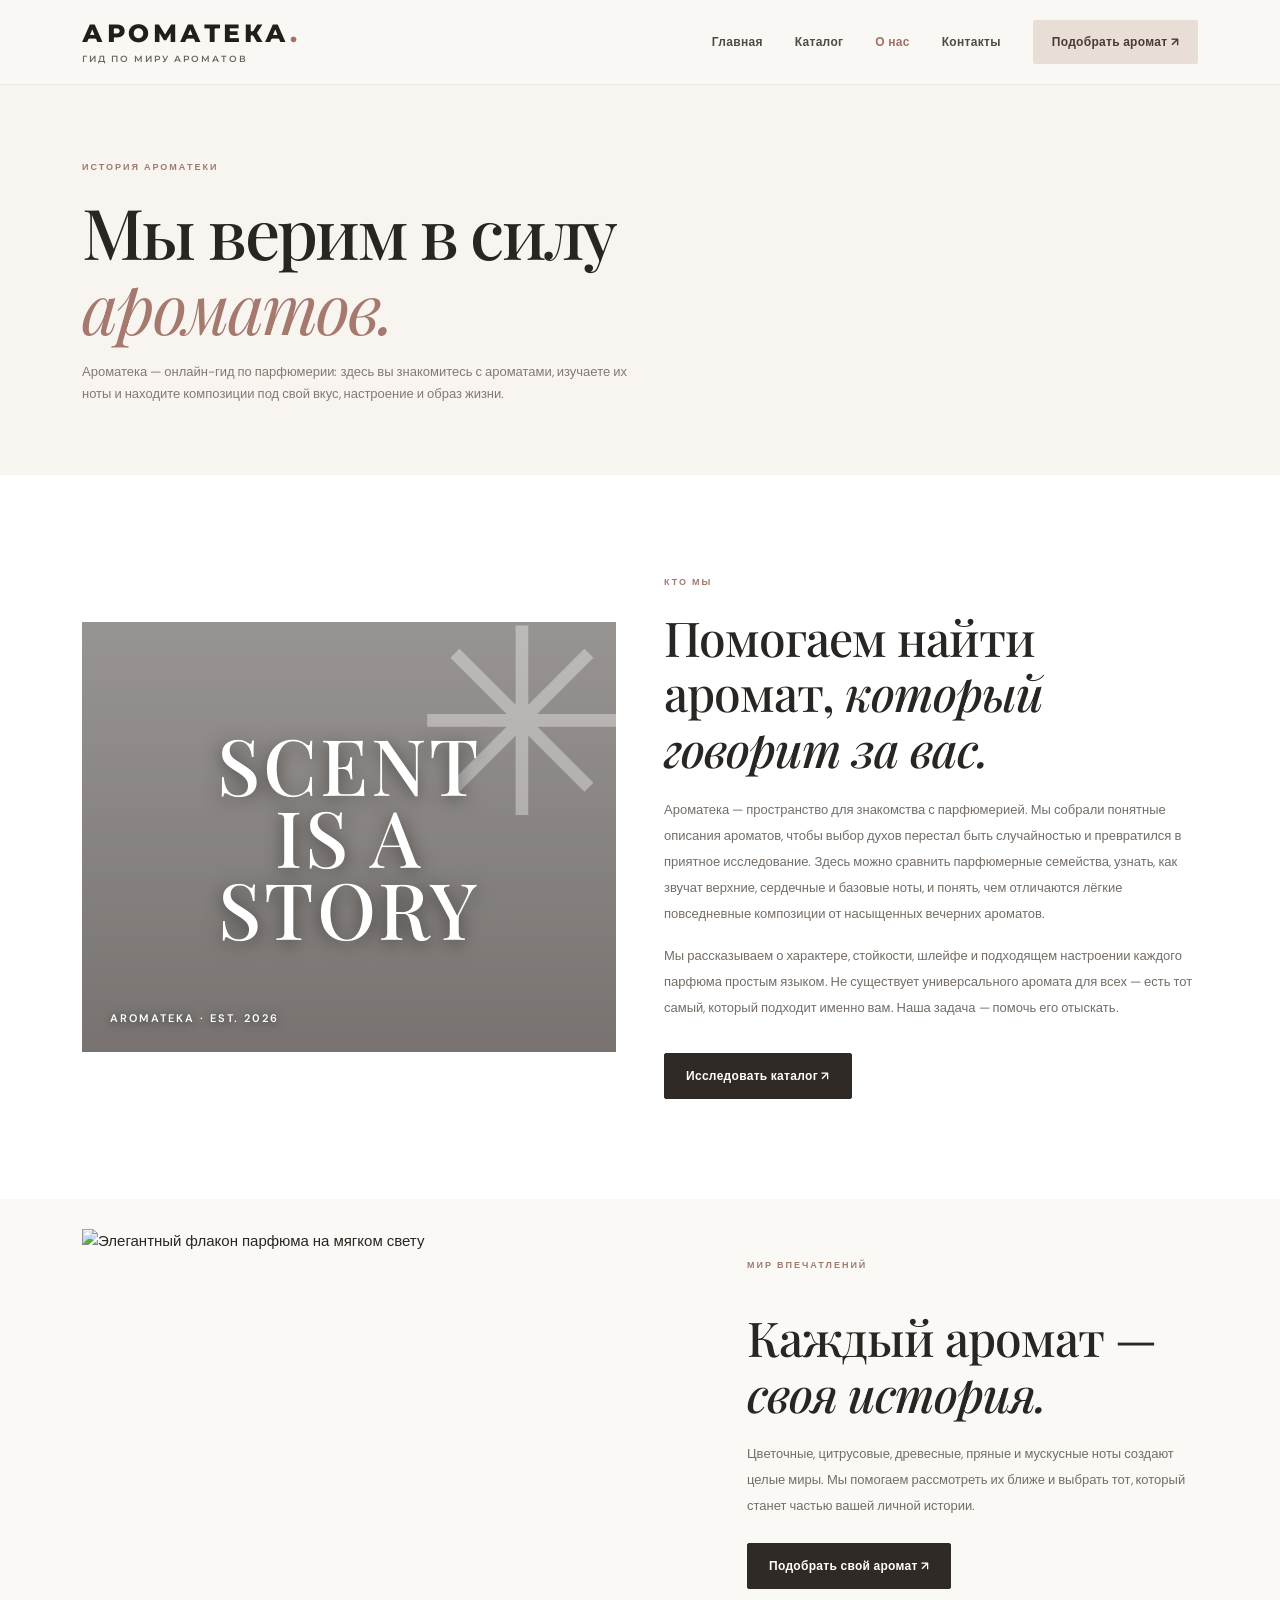
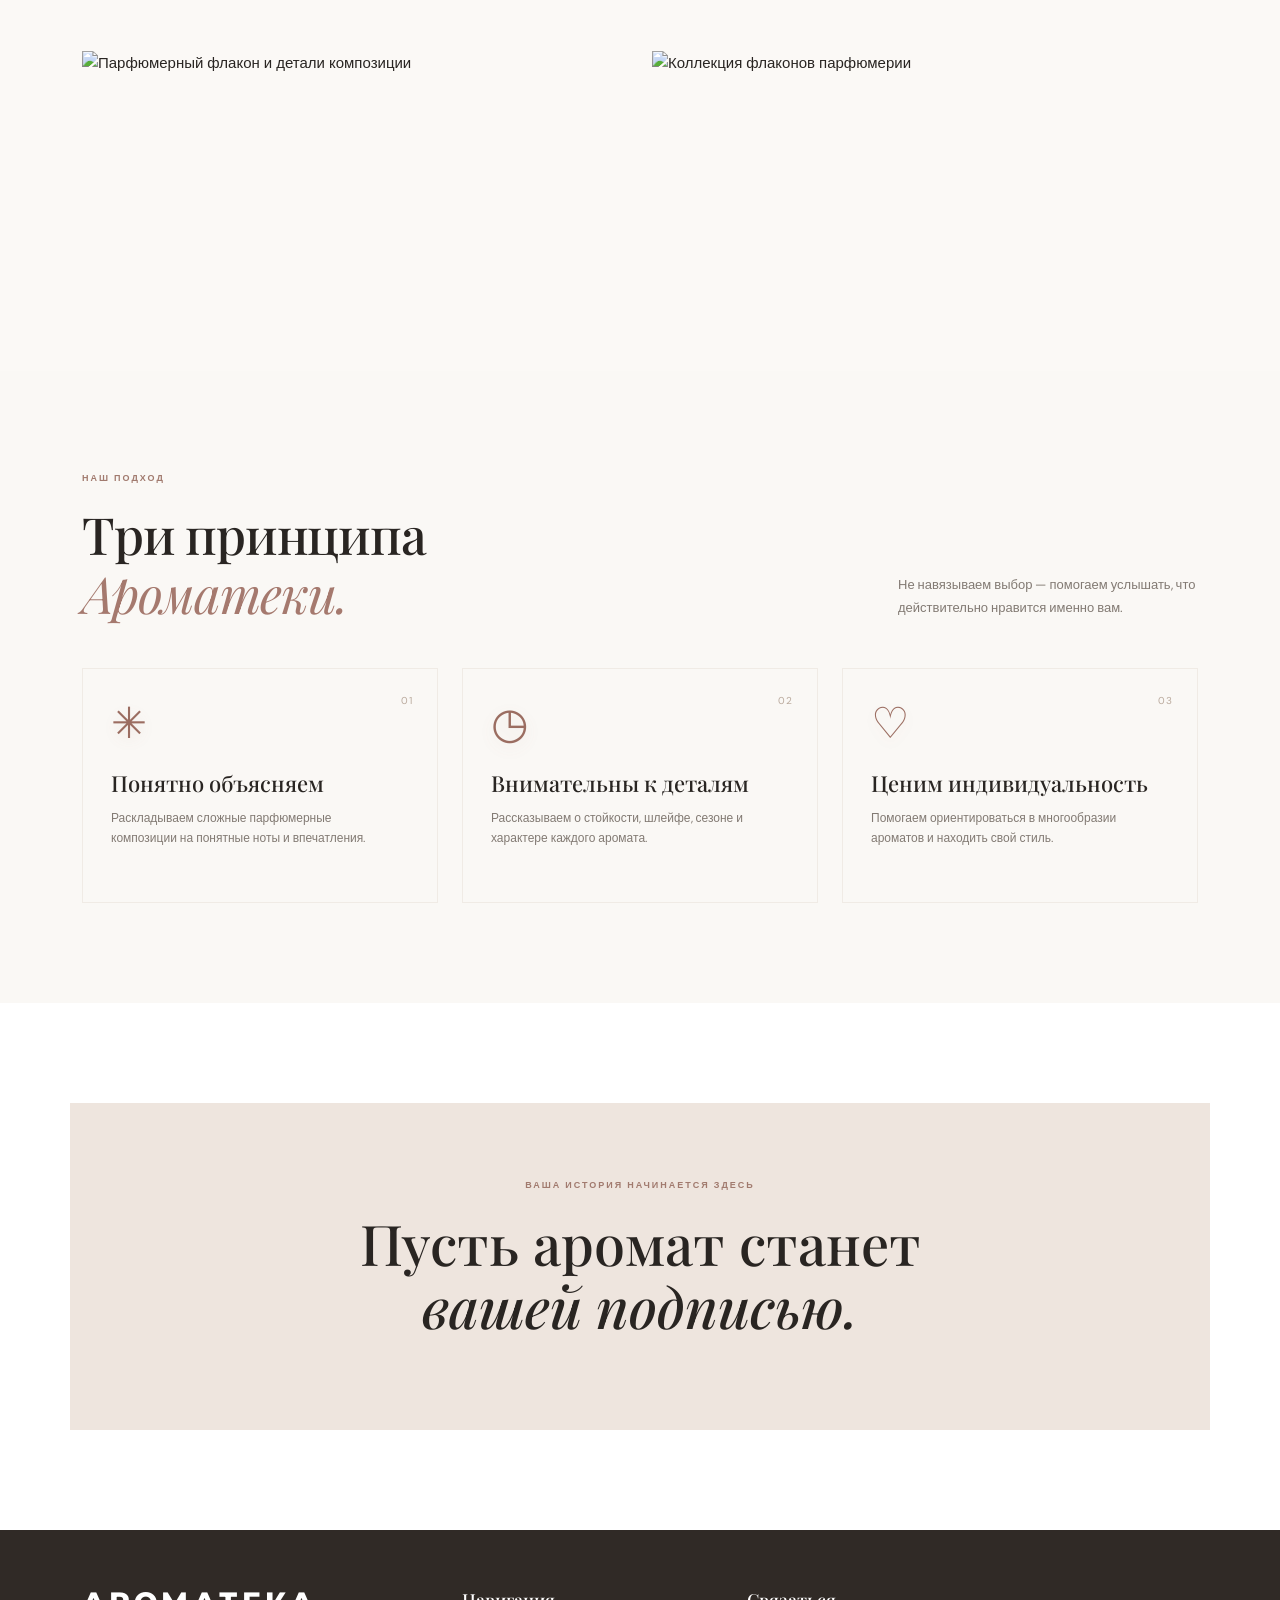
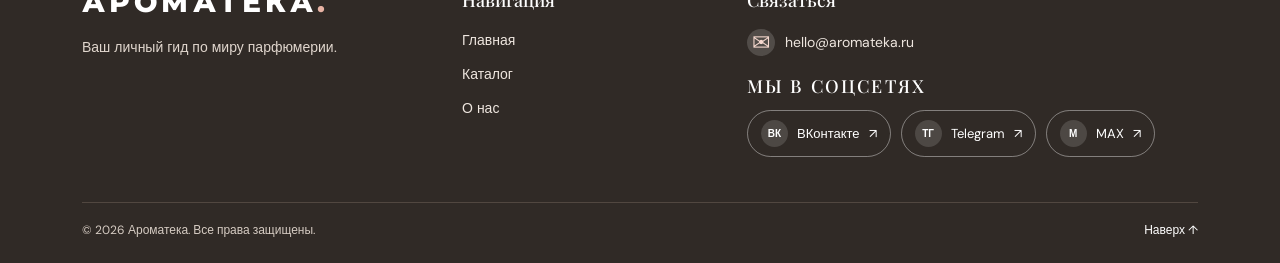
==== commit 832679cf: "Add files via upload" ====
--- a/about.html
+++ b/about.html
@@ -25,12 +25,12 @@
 <section class="section-space about-values"><div class="container"><div class="section-heading"><div><div class="eyebrow">НАШ ПОДХОД</div><h2>Три принципа<br><em>Ароматеки.</em></h2></div><p>Не навязываем выбор — помогаем услышать, что действительно нравится именно вам.</p></div>
 <div class="row g-4"><div class="col-12 col-md-4"><article class="advantage-card"><span class="advantage-number">01</span><div class="advantage-icon">✳</div><h3>Понятно объясняем</h3><p>Раскладываем сложные парфюмерные композиции на понятные ноты и впечатления.</p></article></div><div class="col-12 col-md-4"><article class="advantage-card"><span class="advantage-number">02</span><div class="advantage-icon">◷</div><h3>Внимательны к деталям</h3><p>Рассказываем о стойкости, шлейфе, сезоне и характере каждого аромата.</p></article></div><div class="col-12 col-md-4"><article class="advantage-card"><span class="advantage-number">03</span><div class="advantage-icon">♡</div><h3>Ценим индивидуальность</h3><p>Помогаем ориентироваться в многообразии ароматов и находить свой стиль.</p></article></div></div>
 </div></section>
-<section class="section-space"><div class="container about-cta"><div class="eyebrow">ВАША ИСТОРИЯ НАЧИНАЕТСЯ ЗДЕСЬ</div><h2>Пусть аромат станет<br><em>вашей подписью.</em></h2><a class="btn btn-dark btn-lg mt-3" href="order.html">Подобрать аромат ↗</a></div></section>
+<section class="section-space"><div class="container about-cta"><div class="eyebrow">ВАША ИСТОРИЯ НАЧИНАЕТСЯ ЗДЕСЬ</div><h2>Пусть аромат станет<br><em>вашей подписью.</em></h2></div></section>
 </main>
 <footer class="site-footer"><div class="container"><div class="row gy-4">
 <div class="col-12 col-md-4"><a class="brand brand--footer" href="index.html">АРОМАТЕКА<span>.</span></a><p class="footer-muted">Ваш личный гид по миру парфюмерии.</p></div>
-<div class="col-6 col-md-3"><h3>Навигация</h3><a href="index.html">Главная</a><a href="catalog.html">Каталог</a><a href="about.html">О нас</a><a href="order.html">Подбор аромата</a></div>
-<div class="col-6 col-md-5"><h3>Связаться</h3><a class="footer-contact" href="mailto:hello@aromateka.ru"><span class="contact-icon" aria-hidden="true">✉</span>hello@aromateka.ru</a><div class="footer-contact"><span class="contact-icon" aria-hidden="true">◷</span><span>Пн–Пт, 10:00–18:00</span></div><div class="footer-socials"><h3>Мы в соцсетях</h3><div class="social-links social-links--footer">
+<div class="col-6 col-md-3"><h3>Навигация</h3><a href="index.html">Главная</a><a href="catalog.html">Каталог</a><a href="about.html">О нас</a></div>
+<div class="col-6 col-md-5"><h3>Связаться</h3><a class="footer-contact" href="mailto:hello@aromateka.ru"><span class="contact-icon" aria-hidden="true">✉</span>hello@aromateka.ru</a><div class="footer-socials"><h3>Мы в соцсетях</h3><div class="social-links social-links--footer">
 <a href="https://vk.com/" target="_blank" rel="noopener noreferrer" aria-label="ВКонтакте"><span class="social-mark">ВК</span><span>ВКонтакте</span><span aria-hidden="true">↗</span></a>
 <a href="https://t.me/" target="_blank" rel="noopener noreferrer" aria-label="Telegram"><span class="social-mark">ТГ</span><span>Telegram</span><span aria-hidden="true">↗</span></a>
 <a href="https://max.ru/" target="_blank" rel="noopener noreferrer" aria-label="MAX"><span class="social-mark">М</span><span>MAX</span><span aria-hidden="true">↗</span></a>
--- a/css/custom.css
+++ b/css/custom.css
@@ -1,3 +1,4 @@
+@import url('https://fonts.googleapis.com/css2?family=Montserrat:wght@500;600;700;800&display=swap');
 :root{--ink:#292522;--muted:#827a73;--paper:#f8f5f0;--cream:#eee7de;--rose:#d9b9ad;--line:#e4dcd2;--accent:#9b7067;--serif:'Playfair Display',Georgia,serif;--sans:'DM Sans',Arial,sans-serif;--shadow:0 18px 50px rgba(54,39,31,.09)}
 *{box-sizing:border-box}html{scroll-behavior:smooth}body{font-family:var(--sans);color:var(--ink);background:#fff;font-size:15px;line-height:1.7}a{color:inherit;text-decoration:none}a:hover{color:var(--accent)}.site-header{background:rgba(250,248,245,.94);backdrop-filter:blur(14px);border-bottom:1px solid rgba(50,40,32,.08);z-index:1030}.navbar{min-height:84px}.brand{font-family:var(--serif);font-size:29px;line-height:1;font-weight:600;letter-spacing:-1.3px;color:var(--ink)!important}.brand span{color:#b77f70}.brand small{display:block;font:600 8px var(--sans);letter-spacing:2.3px;color:#8c827a;margin-top:8px}.nav-link{font-size:12px;font-weight:600;letter-spacing:.3px;color:#514b46!important}.nav-link:hover,.nav-link.active{color:#a16f63!important}.btn{border-radius:2px;font-size:12px;font-weight:600;letter-spacing:.3px;padding:13px 21px;transition:all .25s}.btn-dark{background:#302a26;border-color:#302a26}.btn-dark:hover{background:#8c655c;border-color:#8c655c;transform:translateY(-2px)}.btn-dark-soft{background:#e9ded6;color:#493a34;border:1px solid #e9ded6;padding:10px 16px}.btn-dark-soft:hover{background:#302a26;color:#fff}.btn-outline-dark:hover{background:#302a26}.hero-section{background:var(--paper);padding:78px 0 88px;overflow:hidden}.eyebrow{font-size:9px;letter-spacing:2px;font-weight:700;color:#a17a6e;margin-bottom:19px}.eyebrow span{display:inline-block;width:24px;height:1px;background:#a17a6e;vertical-align:middle;margin-right:8px}.hero-title,.page-hero h1{font:500 clamp(48px,6vw,78px)/1.07 var(--serif);letter-spacing:-2.6px;margin:0 0 25px}.hero-title em,.page-hero h1 em,.section-heading h2 em,.detail-title em,.notes-section h2 em,.character-section h2 em,.form-panel h2 em,.order-aside h3 em,.quote-section em{font-weight:400;color:#a5796e}.hero-copy{max-width:440px;color:#756d66;font-size:14px;line-height:1.9}.hero-visual{height:510px;max-width:490px;margin-left:auto;position:relative;background:#e8d9d0;overflow:hidden}.hero-visual__image{position:absolute;inset:0;background:linear-gradient(180deg,rgba(255,255,255,.03),rgba(50,29,23,.08)),url('https://images.unsplash.com/photo-1594035910387-fea47794261f?auto=format&fit=crop&w=1000&q=85') center/cover;mix-blend-mode:multiply}.hero-visual:after{content:'';position:absolute;inset:20px;border:1px solid rgba(255,255,255,.55);pointer-events:none}.hero-stamp{position:absolute;z-index:1;right:34px;top:35px;color:#fff;font:500 15px/1.3 var(--serif);letter-spacing:2px;text-align:right}.hero-caption{position:absolute;bottom:27px;left:32px;right:32px;display:flex;justify-content:space-between;color:white;font-size:8px;letter-spacing:2px;z-index:1}.hero-note{display:flex;align-items:center;gap:13px;color:#9b8d82;font-size:8px;letter-spacing:1.7px}.hero-note__line{height:1px;width:38px;background:#b69a8d}.ticker{background:#302a26;color:#f4eae1;padding:17px 0}.ticker-inner{display:flex;justify-content:space-around;gap:20px;align-items:center;font-size:9px;letter-spacing:2px;flex-wrap:wrap}.ticker-inner span:nth-of-type(even){color:#d5a99b}.section-space{padding:100px 0}.section-heading{display:flex;align-items:end;justify-content:space-between;gap:35px;margin-bottom:45px}.section-heading h2,.notes-section h2,.character-section h2{font:500 clamp(36px,4vw,52px)/1.15 var(--serif);letter-spacing:-1.2px;margin:0}.section-heading>p{max-width:300px;color:var(--muted);font-size:13px;margin:0 0 4px}.advantage-card{height:100%;padding:28px 28px 30px;background:#faf8f5;position:relative;border:1px solid #f0ebe5;min-height:235px}.advantage-number{position:absolute;right:24px;top:23px;color:#b9a99c;font-size:10px;letter-spacing:1px}.advantage-icon{font:32px var(--serif);color:#a77b6f;margin-bottom:22px}.advantage-card h3{font:500 22px var(--serif);margin-bottom:10px}.advantage-card p{font-size:12px;color:var(--muted);margin:0;max-width:280px}.popular-section{background:#f8f5f0}.perfume-card{background:white;border:1px solid #eee8e1;transition:transform .3s,box-shadow .3s;position:relative}.perfume-card:hover{transform:translateY(-5px);box-shadow:var(--shadow)}.perfume-card__image{height:290px;display:flex;align-items:center;justify-content:center;position:relative;overflow:hidden}.image-rose{background:radial-gradient(ellipse at 50% 48%,#f7e6df 0,#ead0c6 47%,#d8b7ad 100%)}.image-sand{background:radial-gradient(ellipse at 50% 48%,#f7ead7 0,#e8d5b9 53%,#d7c0a5 100%)}.image-green{background:radial-gradient(ellipse at 50% 48%,#e4e8d9 0,#cbd2bc 55%,#abb59c 100%)}.image-peach{background:radial-gradient(ellipse at 50% 48%,#f9e4d9 0,#edc8b5 55%,#d9a895 100%)}.image-blue{background:radial-gradient(ellipse at 50% 48%,#e1e5e8 0,#bac5cc 55%,#8c9da8 100%)}.image-yellow{background:radial-gradient(ellipse at 50% 48%,#f8edcc 0,#e8d9a7 55%,#c9b779 100%)}.badge-soft{background:rgba(255,255,255,.78);color:#66544b;border:1px solid rgba(95,73,61,.13);font-size:8px;letter-spacing:1px;font-weight:700;border-radius:1px;padding:7px 10px}.perfume-card__image .badge{position:absolute;top:17px;left:17px}.bottle{width:104px;height:150px;position:relative;display:block;border-radius:18px 18px 24px 24px;background:linear-gradient(100deg,rgba(255,255,255,.75),rgba(255,255,255,.12) 24%,rgba(255,255,255,.36) 58%,rgba(80,54,43,.14));border:1px solid rgba(255,255,255,.65);box-shadow:0 24px 30px rgba(80,55,43,.2),inset 5px 0 8px rgba(255,255,255,.4)}.bottle:before{content:'';position:absolute;top:-24px;left:38px;width:28px;height:25px;background:linear-gradient(90deg,#b7a28b,#eee0c8,#a38a70);border-radius:3px 3px 0 0}.bottle:after{content:'EAU DE PARFUM';position:absolute;left:0;right:0;top:57px;text-align:center;font:6px var(--sans);letter-spacing:1px;color:rgba(65,48,41,.7)}.bottle--rose{background:linear-gradient(100deg,#a95e59,#e8b9a8 30%,#b97870 75%,#7e4947)}.bottle--sand{background:linear-gradient(100deg,#c6a477,#f4dfb9 35%,#c9a47a 80%,#94714f)}.bottle--green{background:linear-gradient(100deg,#72836c,#d5d9c3 35%,#84947b 80%,#5c6c57)}.bottle--peach{background:linear-gradient(100deg,#c47d68,#f5c9b1 35%,#d28f7d 80%,#a45e50)}.bottle--blue{background:linear-gradient(100deg,#647b8b,#c5d0d5 35%,#8296a4 80%,#536b7a)}.bottle--yellow{background:linear-gradient(100deg,#b69c4f,#f1e2a4 35%,#c7b16c 80%,#8d793e)}.perfume-card__body{padding:23px 23px 25px}.perfume-brand{font-size:8px;font-weight:700;letter-spacing:1.5px;color:#a17c70;margin-bottom:9px}.perfume-card h3{font:500 23px var(--serif);margin:0 0 8px}.perfume-card__body>p{font-size:11px;color:var(--muted);min-height:38px;margin-bottom:17px}.card-meta{display:flex;justify-content:space-between;gap:10px;border-top:1px solid #eee8e1;border-bottom:1px solid #eee8e1;padding:12px 0;margin-bottom:16px}.card-meta span{font-size:9px;color:#958980}.card-meta b{display:block;color:#3d3732;font-size:10px;font-weight:600;margin-top:3px}.text-link{font-size:10px;font-weight:700;letter-spacing:.5px;border-bottom:1px solid #b89a8d;padding-bottom:4px}.text-link span{margin-left:10px}.quote-section{background:#e9ded5;padding:85px 0;text-align:center}.quote-mark{font:90px/.8 var(--serif);color:#b78c7e}.quote-section blockquote{font:500 clamp(30px,4vw,48px)/1.25 var(--serif);margin:18px 0 25px}.quote-section p{font-size:8px;letter-spacing:2px;color:#907d70;margin:0}.site-footer{background:#302a26;color:#f4eee8;padding:58px 0 22px}.brand--footer{color:#f5eee8!important}.brand--footer span{color:#c28f80}.footer-muted{color:#b6aaa0;font-size:11px;margin-top:15px}.site-footer h3{font:500 17px var(--serif);margin:0 0 17px}.site-footer .col-6>a:not(.brand){display:block;color:#bdb2a9;font-size:11px;margin:8px 0}.site-footer a:hover{color:#fff}.footer-bottom{border-top:1px solid #514740;margin-top:45px;padding-top:17px;display:flex;justify-content:space-between;color:#a99c91;font-size:9px}.page-hero{background:var(--paper);padding:75px 0 70px}.page-hero h1{font-size:clamp(46px,6vw,70px);margin-bottom:17px}.page-hero p{max-width:570px;color:var(--muted);font-size:13px;margin:0}.page-hero--compact{padding:55px 0}.page-hero--compact p{font-size:11px}.page-hero--compact p a{color:#a5796e}.alert-soft{background:#f4eee8;border:1px solid #e8ddd4;color:#675b53;border-radius:0;font-size:11px;padding:16px 20px}.alert-symbol{font-size:20px;color:#a5796e}.catalog-toolbar{display:flex;justify-content:space-between;align-items:end;margin:42px 0 25px;gap:20px}.catalog-count{font:12px var(--sans);color:#a5796e;vertical-align:top}.filter-wrap{width:220px}.form-select,.form-control{border:1px solid #ded5cc;border-radius:2px;padding:12px 14px;font-size:12px;background-color:#fff}.form-select:focus,.form-control:focus,.form-check-input:focus{border-color:#b98c7f;box-shadow:0 0 0 .2rem rgba(185,140,127,.15)}.empty-state{padding:50px;text-align:center;background:#f8f5f0;color:var(--muted);margin-top:20px}.detail-visual{height:540px;display:flex;align-items:center;justify-content:center;position:relative;overflow:hidden}.bottle--large{transform:scale(1.55)}.detail-visual__caption{position:absolute;bottom:25px;left:0;right:0;text-align:center;font-size:8px;letter-spacing:2px;color:#795e54}.detail-title{font:500 clamp(48px,6vw,70px)/1.02 var(--serif);letter-spacing:-2px;margin-bottom:23px}.detail-lead{color:#756d66;font-size:13px;line-height:1.9;max-width:580px}.detail-stats{margin-top:25px}.stat-box{background:#f8f5f0;padding:18px;height:100%}.stat-box span,.mini-info span,.contact-line>span,.aside-contact>span{display:block;font-size:8px;letter-spacing:1.5px;color:#a17a6e;font-weight:700;margin-bottom:9px}.stat-box strong{font:500 20px var(--serif);display:block}.stat-box small{font-size:10px;color:var(--muted)}.notes-section{padding:50px 0 15px}.note-card{background:#f8f5f0;padding:25px;height:100%;border-top:2px solid #d1afa1}.note-card>span{font-size:8px;letter-spacing:1.5px;color:#a17a6e}.note-illustration{font:40px var(--serif);color:#b78c7e;margin:22px 0}.note-card h3{font:500 21px var(--serif)}.note-card p,.character-section p{font-size:11px;color:var(--muted);margin:0}.character-section{background:#f8f5f0;padding:40px}.mini-info{border-left:1px solid #d8c8bd;padding:5px 0 5px 18px;height:100%}.mini-info strong{font:500 18px var(--serif);display:block;margin:18px 0 10px}.mini-info p{font-size:10px}.product-table{font-size:12px;border-color:#e9e1d9}.product-table caption{font-size:10px;color:#8b8078}.product-table th{font-weight:600;background:#f8f5f0}.product-table td,.product-table th{padding:14px 18px}.faq-section h2{font:500 42px var(--serif)}.accordion-item{border:0;border-bottom:1px solid #e8e0d8;border-radius:0!important}.accordion-button{font:500 17px var(--serif);padding:20px 5px;background:white;color:var(--ink);box-shadow:none!important}.accordion-button:not(.collapsed){color:#9c7166;background:#fff}.accordion-button:after{background-size:13px}.accordion-body{font-size:12px;color:var(--muted);padding:0 5px 20px}.form-panel{background:#faf8f5;border:1px solid #eee8e1;padding:clamp(25px,4vw,45px)}.form-panel h2{font:500 clamp(32px,4vw,43px)/1.2 var(--serif);margin-bottom:30px}.form-label{font-size:10px;font-weight:600;color:#5e554e}.form-check-label{font-size:10px;color:#6f655e}.form-check-input:checked{background-color:#8d675c;border-color:#8d675c}.form-panel .alert{font-size:11px;border-radius:0}.order-aside{background:#e9ded5;padding:35px;position:relative;min-height:410px;overflow:hidden}.aside-flower{font:60px var(--serif);color:#b78c7e;display:block;margin-bottom:40px}.order-aside h3{font:500 32px/1.2 var(--serif);max-width:300px;margin-bottom:20px}.order-aside p{font-size:12px;color:#786a60;line-height:1.9}.order-aside hr{border-color:#cdbbb0;margin:30px 0}.aside-contact a{font:500 16px var(--serif)}.success-modal{border:0;border-radius:0}.modal-flower{font-size:45px;color:#a5796e;margin-bottom:15px}.success-modal h2{font:500 30px var(--serif)}.success-modal p{font-size:12px;color:var(--muted);margin:15px 0 25px}.contact-line{padding:18px 0;border-bottom:1px solid #e8e0d8}.contact-line>a,.contact-line strong{font:500 19px var(--serif)}.social-links{display:flex;flex-wrap:wrap;gap:18px}.social-links a{font-size:12px;border-bottom:1px solid #c5a99b}.contact-decoration{font:500 48px/1.1 var(--serif);letter-spacing:2px;color:#e8ded6;margin-top:55px}.input-group-text{background:#f2ebe4;border-color:#ded5cc;color:#9b7569;font-size:13px}
 @media(max-width:767px){.navbar{min-height:72px}.brand{font-size:25px}.hero-section{padding:55px 0 60px}.hero-title{font-size:54px}.hero-visual{height:390px;margin:0}.section-space{padding:68px 0}.section-heading{display:block}.section-heading>p{margin-top:20px}.ticker-inner{justify-content:center}.page-hero{padding:55px 0}.catalog-toolbar{align-items:start;flex-direction:column}.filter-wrap{width:100%}.detail-visual{height:390px}.character-section{padding:25px}.footer-bottom{gap:15px;flex-wrap:wrap}.order-aside{min-height:0}.contact-decoration{font-size:38px}.perfume-card__image{height:270px}}
@@ -64,3 +65,35 @@
 .social-links--footer a{display:inline-flex;align-items:center;gap:9px;padding:9px 13px;border:1px solid rgba(255,255,255,.22);border-radius:999px;color:inherit;font-size:13px;transition:background .2s,border-color .2s,transform .2s}
 .social-links--footer a:hover{background:rgba(255,255,255,.1);border-color:rgba(255,255,255,.55);transform:translateY(-2px)}
 .social-mark{display:inline-grid;place-items:center;width:27px;height:27px;border-radius:50%;background:rgba(255,255,255,.14);font-size:10px;font-weight:700;letter-spacing:0}
+
+
+/* ===== Читаемое название «Ароматека» и подвал ===== */
+.brand{font-family:'Montserrat',Arial,sans-serif;font-weight:800;font-size:25px;letter-spacing:.14em;text-transform:uppercase;color:#241e1a!important;text-shadow:none}
+.brand span{color:#a66f61;font-size:1em;letter-spacing:0}
+.brand small{font-family:'Montserrat',Arial,sans-serif;font-size:9px;font-weight:600;letter-spacing:.22em;color:#6f655d;margin-top:7px}
+.brand--footer{font-size:28px;color:#fff!important;letter-spacing:.16em}
+.brand--footer span{color:#e8b3a4}
+.footer-muted{color:#e0d6cd;font-size:14px}
+.site-footer h3{color:#fff;font-size:18px}
+.site-footer .col-6>a:not(.brand){color:#eee6df;font-size:14px;margin:10px 0}
+.site-footer .col-6>a:not(.brand):hover{color:#fff;text-decoration:underline}
+.site-footer .contact-icon{background:rgba(255,255,255,.16);color:#f6d9cf}
+.footer-socials h3{color:#fff}
+.social-links--footer a{color:#fff;border-color:rgba(255,255,255,.4)}
+.footer-bottom{color:#d6ccc3;font-size:12px}
+.footer-bottom a{color:#fff}
+@media(max-width:767.98px){.brand{font-size:20px;letter-spacing:.1em}.brand small{font-size:8px;letter-spacing:.16em}.brand--footer{font-size:24px}}
+
+/* ===== Текст поверх фото: затемнение, чтобы не сливался ===== */
+.hero-visual:before{content:'';position:absolute;inset:0;z-index:1;pointer-events:none;background:linear-gradient(180deg,rgba(28,19,15,.6) 0,rgba(28,19,15,0) 36%,rgba(28,19,15,0) 60%,rgba(28,19,15,.65) 100%)}
+.hero-stamp{z-index:2;font-size:17px;font-weight:600;text-shadow:0 2px 10px rgba(0,0,0,.55)}
+.hero-caption{z-index:2;font-size:11px;font-weight:600;text-shadow:0 1px 8px rgba(0,0,0,.6)}
+.about-art:before{content:'';position:absolute;inset:0;background:rgba(28,19,15,.38)}
+.about-art__flower,.about-art__word,.about-art__caption{z-index:1}
+.about-art__word{text-shadow:0 3px 18px rgba(0,0,0,.5)}
+.about-art__caption{font-size:11px;font-weight:600;text-shadow:0 1px 8px rgba(0,0,0,.6)}
+
+/* ===== Фото парфюмов в каталоге (обычные картинки) ===== */
+.perfume-card__image{background-color:#eee8e1}
+.perfume-card__photo{position:absolute;inset:0;width:100%;height:100%;object-fit:contain;padding:18px;mix-blend-mode:multiply}
+.perfume-card__image .badge{z-index:1}
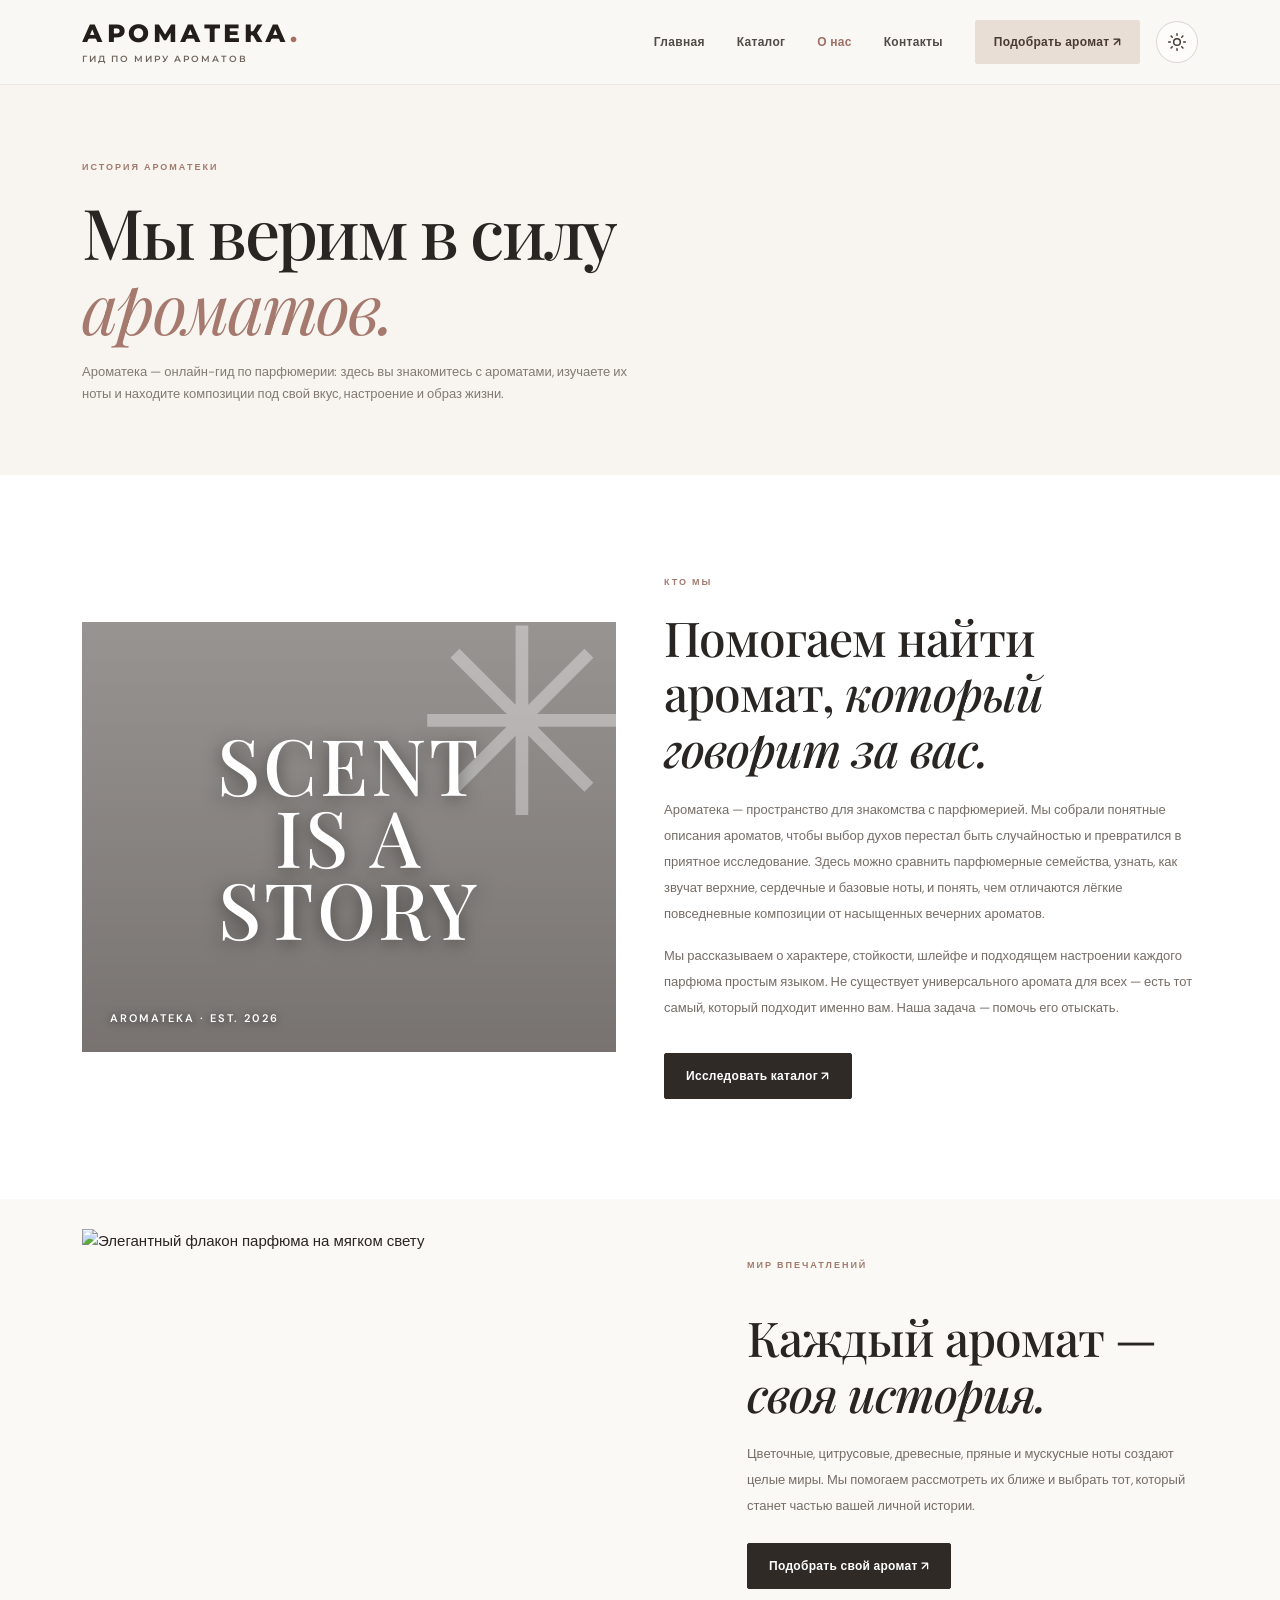
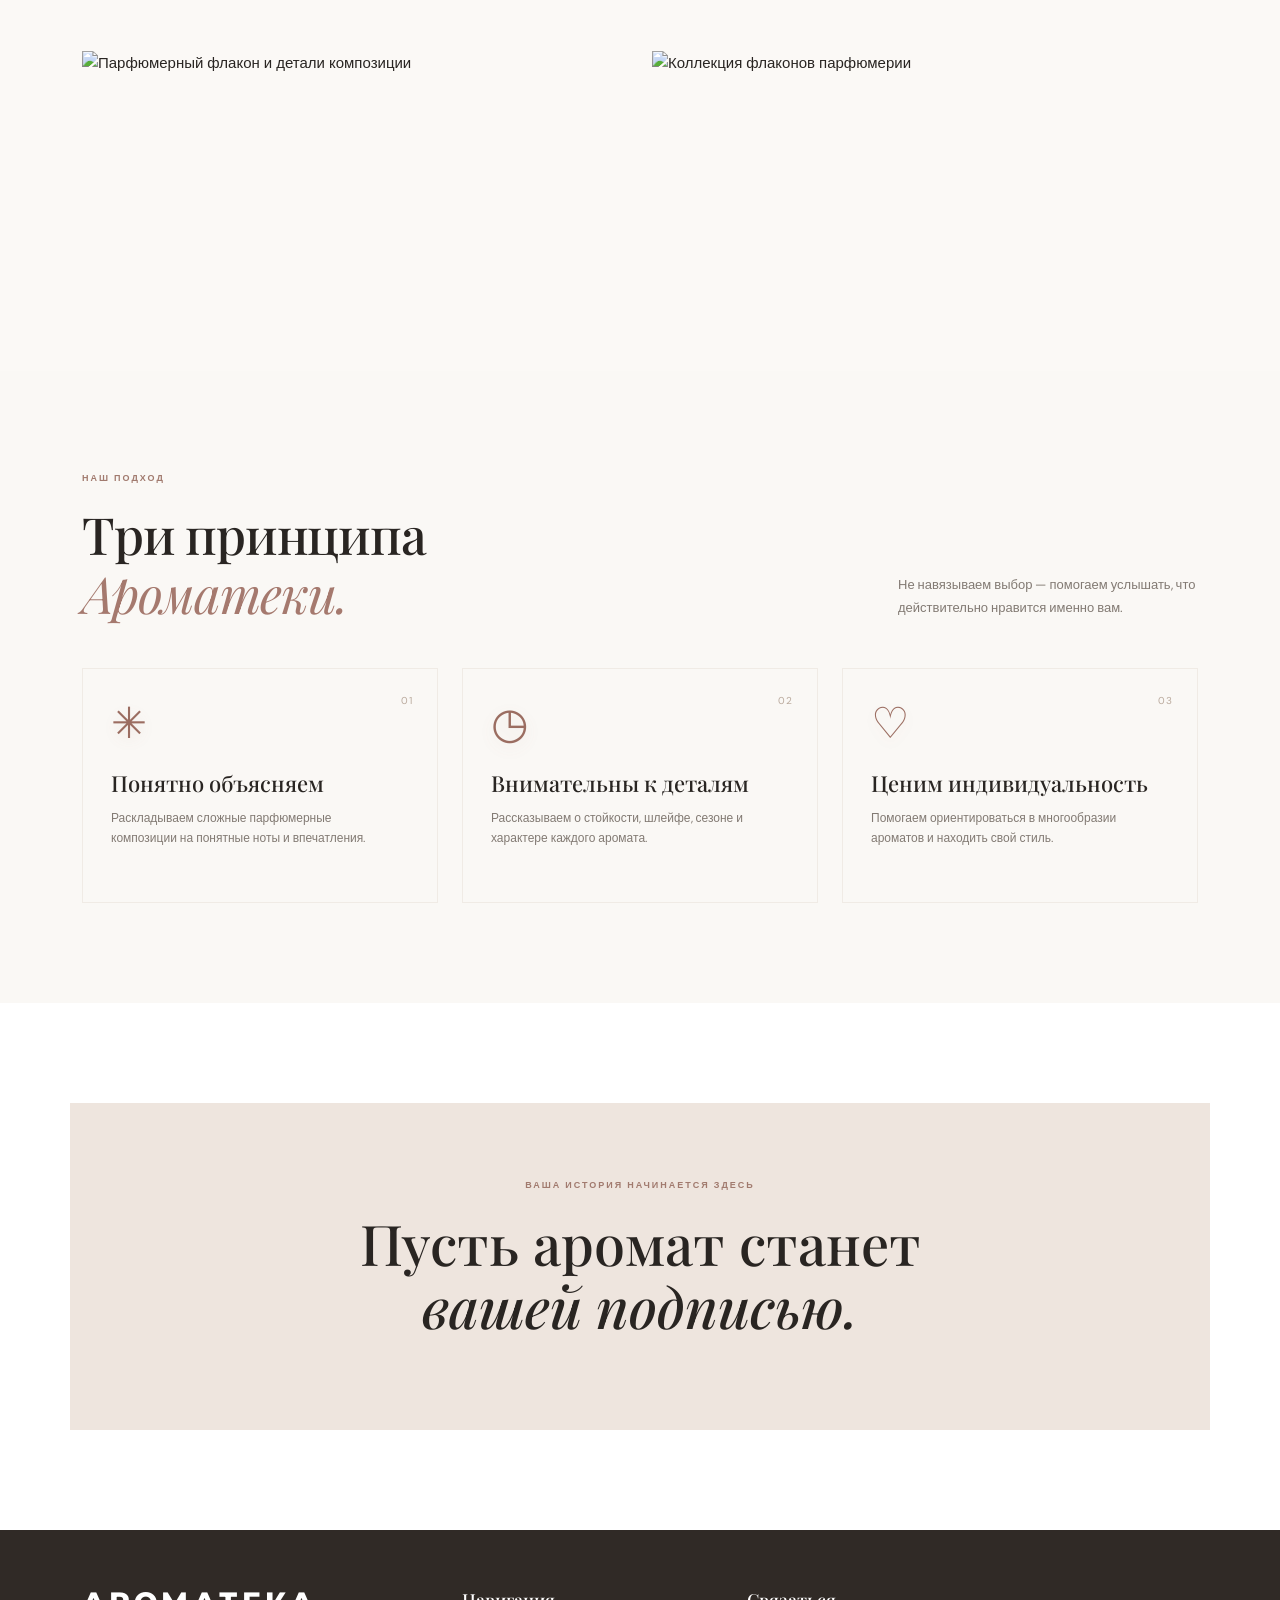
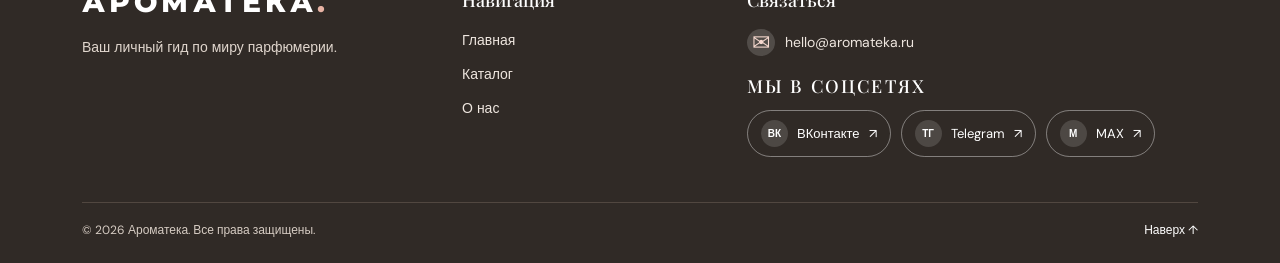
==== commit 6d0bbbd3: "Add files via upload" ====
--- a/about.html
+++ b/about.html
@@ -4,6 +4,7 @@
 <meta charset="utf-8"><meta name="viewport" content="width=device-width, initial-scale=1">
 <meta name="description" content="О проекте Ароматека: помогаем понимать парфюмерию и находить ароматы по душе.">
 <title>О нас — Ароматека</title>
+<script>(function(){try{var t=localStorage.getItem('aromateka-theme');if(!t)t=matchMedia('(prefers-color-scheme: dark)').matches?'dark':'light';document.documentElement.setAttribute('data-bs-theme',t)}catch(e){}})()</script>
 <link href="https://cdn.jsdelivr.net/npm/bootstrap@5.3.8/dist/css/bootstrap.min.css" rel="stylesheet">
 <link href="https://fonts.googleapis.com/css2?family=DM+Sans:wght@400;500;600;700&family=Playfair+Display:wght@400;500;600;700&display=swap" rel="stylesheet">
 <link rel="stylesheet" href="css/custom.css">
@@ -11,7 +12,7 @@
 <body>
 <header class="site-header sticky-top"><nav class="navbar navbar-expand-lg"><div class="container">
 <a class="navbar-brand brand" href="index.html">АРОМАТЕКА<span>.</span><small>ГИД ПО МИРУ АРОМАТОВ</small></a>
-<button class="navbar-toggler" type="button" data-bs-toggle="collapse" data-bs-target="#mainNavbar" aria-label="Открыть меню"><span class="navbar-toggler-icon"></span></button>
+<button class="theme-toggle order-lg-last ms-auto ms-lg-3 me-2 me-lg-0" id="themeToggle" type="button" aria-label="Сменить тему" aria-pressed="false"><svg class="icon-sun" viewBox="0 0 24 24" width="20" height="20" fill="none" stroke="currentColor" stroke-width="1.8" stroke-linecap="round" aria-hidden="true"><circle cx="12" cy="12" r="4"/><path d="M12 2v2M12 20v2M4.9 4.9l1.4 1.4M17.7 17.7l1.4 1.4M2 12h2M20 12h2M4.9 19.1l1.4-1.4M17.7 6.3l1.4-1.4"/></svg><svg class="icon-moon" viewBox="0 0 24 24" width="20" height="20" fill="none" stroke="currentColor" stroke-width="1.8" stroke-linecap="round" stroke-linejoin="round" aria-hidden="true"><path d="M21 12.8A9 9 0 1 1 11.2 3a7 7 0 0 0 9.8 9.8z"/></svg></button><button class="navbar-toggler" type="button" data-bs-toggle="collapse" data-bs-target="#mainNavbar" aria-label="Открыть меню"><span class="navbar-toggler-icon"></span></button>
 <div class="collapse navbar-collapse" id="mainNavbar"><ul class="navbar-nav ms-auto align-items-lg-center gap-lg-3">
 <li class="nav-item"><a class="nav-link" href="index.html">Главная</a></li><li class="nav-item"><a class="nav-link" href="catalog.html">Каталог</a></li><li class="nav-item"><a class="nav-link active" href="about.html">О нас</a></li><li class="nav-item"><a class="nav-link" href="contacts.html">Контакты</a></li><li class="nav-item"><a class="btn btn-dark-soft ms-lg-2" href="order.html">Подобрать аромат ↗</a></li>
 </ul></div></div></nav></header>
--- a/css/custom.css
+++ b/css/custom.css
@@ -97,3 +97,146 @@
 .perfume-card__image{background-color:#eee8e1}
 .perfume-card__photo{position:absolute;inset:0;width:100%;height:100%;object-fit:contain;padding:18px;mix-blend-mode:multiply}
 .perfume-card__image .badge{z-index:1}
+
+/* ===== Кнопка смены темы ===== */
+.theme-toggle{position:relative;width:42px;height:42px;flex:0 0 42px;border-radius:50%;border:1px solid rgba(60,45,38,.18);background:rgba(255,255,255,.55);color:#4a3b34;display:inline-grid;place-items:center;cursor:pointer;overflow:hidden;transition:background .3s,border-color .3s,color .3s,transform .2s}
+.theme-toggle:hover{transform:scale(1.06);border-color:#a66f61;color:#a66f61}
+.theme-toggle:focus-visible{outline:2px solid #a66f61;outline-offset:2px}
+.theme-toggle svg{grid-area:1/1;transition:transform .6s cubic-bezier(.4,0,.2,1),opacity .35s}
+.theme-toggle .icon-moon{opacity:0;transform:rotate(-90deg) scale(.4)}
+[data-bs-theme="dark"] .theme-toggle .icon-sun{opacity:0;transform:rotate(90deg) scale(.4)}
+[data-bs-theme="dark"] .theme-toggle .icon-moon{opacity:1;transform:rotate(0) scale(1)}
+.theme-toggle.is-spinning{animation:themeSpin .6s ease}
+@keyframes themeSpin{50%{transform:scale(.8) rotate(25deg)}}
+
+/* Анимация переключения темы: круговая волна (View Transitions API) */
+::view-transition-old(root),::view-transition-new(root){animation:none;mix-blend-mode:normal}
+::view-transition-old(root){z-index:1}
+::view-transition-new(root){z-index:2}
+.theme-fade,.theme-fade *{transition:background-color .55s ease,color .55s ease,border-color .55s ease,fill .55s ease!important}
+
+/* ===== Тёмная тема ===== */
+[data-bs-theme="dark"]{color-scheme:dark;--bs-body-bg:#15110e;--bs-body-color:#efe7df;--bs-border-color:#3a322c;--bs-secondary-color:#b3a89e;--ink:#f1e9e1;--muted:#b0a59b;--paper:#1c1713;--cream:#26201b;--line:#3a322c;--accent:#e0a193}
+[data-bs-theme="dark"] body{background:#15110e;color:#efe7df}
+[data-bs-theme="dark"] a:hover{color:#e0a193}
+[data-bs-theme="dark"] .site-header{background:rgba(21,17,14,.9);border-bottom-color:rgba(255,255,255,.08)}
+[data-bs-theme="dark"] .brand{color:#f6eee7!important}
+[data-bs-theme="dark"] .brand span{color:#e0a193}
+[data-bs-theme="dark"] .brand small{color:#a99d92}
+[data-bs-theme="dark"] .nav-link{color:#d8cfc6!important}
+[data-bs-theme="dark"] .nav-link:hover,[data-bs-theme="dark"] .nav-link.active{color:#e8b4a6!important}
+[data-bs-theme="dark"] .navbar-toggler{border-color:rgba(255,255,255,.28)}
+[data-bs-theme="dark"] .navbar-toggler-icon{filter:invert(1)}
+[data-bs-theme="dark"] .theme-toggle{background:rgba(255,255,255,.07);border-color:rgba(255,255,255,.2);color:#f0d9a8}
+[data-bs-theme="dark"] .theme-toggle:hover{color:#e8b4a6;border-color:#e0a193}
+[data-bs-theme="dark"] .btn-dark{background:#ecdcd2;border-color:#ecdcd2;color:#241e1a}
+[data-bs-theme="dark"] .btn-dark:hover,[data-bs-theme="dark"] .btn-dark:focus{background:#e0a193;border-color:#e0a193;color:#241e1a}
+[data-bs-theme="dark"] .btn-outline-dark{color:#efe7df;border-color:#6d6159;background:transparent}
+[data-bs-theme="dark"] .btn-outline-dark:hover,[data-bs-theme="dark"] .btn-outline-dark:focus{background:#efe7df;border-color:#efe7df;color:#1d1814}
+[data-bs-theme="dark"] .btn-dark-soft{background:#2f2823;border-color:#3d342e;color:#f0e3da}
+[data-bs-theme="dark"] .btn-dark-soft:hover{background:#ecdcd2;border-color:#ecdcd2;color:#241e1a}
+[data-bs-theme="dark"] .hero-section,[data-bs-theme="dark"] .page-hero{background:#1c1713}
+[data-bs-theme="dark"] .popular-section,[data-bs-theme="dark"] .about-values{background:#1a1612}
+[data-bs-theme="dark"] .about-photo-story{background:#15110e}
+[data-bs-theme="dark"] .home-discover{background:#1f1915}
+[data-bs-theme="dark"] .quote-section,[data-bs-theme="dark"] .about-cta,[data-bs-theme="dark"] .order-aside{background:#251e19}
+[data-bs-theme="dark"] .quote-section p,[data-bs-theme="dark"] .order-aside p{color:#b5a79b}
+[data-bs-theme="dark"] .hero-title em,[data-bs-theme="dark"] .page-hero h1 em,[data-bs-theme="dark"] .section-heading h2 em,[data-bs-theme="dark"] .detail-title em,[data-bs-theme="dark"] .notes-section h2 em,[data-bs-theme="dark"] .character-section h2 em,[data-bs-theme="dark"] .form-panel h2 em,[data-bs-theme="dark"] .order-aside h3 em,[data-bs-theme="dark"] .quote-section em,[data-bs-theme="dark"] .home-discover h2 em,[data-bs-theme="dark"] .about-title em,[data-bs-theme="dark"] .about-cta em{color:#e0a193}
+[data-bs-theme="dark"] .eyebrow,[data-bs-theme="dark"] .perfume-brand{color:#d9a79b}
+[data-bs-theme="dark"] .eyebrow span{background:#d9a79b}
+[data-bs-theme="dark"] .hero-copy,[data-bs-theme="dark"] .detail-lead,[data-bs-theme="dark"] .home-discover p,[data-bs-theme="dark"] .about-copy,[data-bs-theme="dark"] .page-hero p,[data-bs-theme="dark"] .section-heading>p,[data-bs-theme="dark"] .advantage-card p,[data-bs-theme="dark"] .perfume-card__body>p,[data-bs-theme="dark"] .note-card p,[data-bs-theme="dark"] .character-section p,[data-bs-theme="dark"] .mini-info p,[data-bs-theme="dark"] .accordion-body,[data-bs-theme="dark"] .stat-box small,[data-bs-theme="dark"] .empty-state,[data-bs-theme="dark"] .success-modal p{color:#b0a59b}
+[data-bs-theme="dark"] .hero-note{color:#a09186}
+[data-bs-theme="dark"] .advantage-card,[data-bs-theme="dark"] .perfume-card,[data-bs-theme="dark"] .form-panel,[data-bs-theme="dark"] .stat-box,[data-bs-theme="dark"] .note-card,[data-bs-theme="dark"] .character-section,[data-bs-theme="dark"] .empty-state,[data-bs-theme="dark"] .alert-soft{background:#211b17;border-color:#352c26}
+[data-bs-theme="dark"] .alert-soft{color:#cdbfb4}
+[data-bs-theme="dark"] .advantage-number{color:#7a6d62}
+[data-bs-theme="dark"] .advantage-icon{color:#d9a79b}
+[data-bs-theme="dark"] .card-meta{border-color:#352c26}
+[data-bs-theme="dark"] .card-meta span{color:#a0958b}
+[data-bs-theme="dark"] .card-meta b{color:#eadfd6}
+[data-bs-theme="dark"] .text-link,[data-bs-theme="dark"] .link-btn{border-bottom-color:#7d5f56}
+[data-bs-theme="dark"] .text-link:hover,[data-bs-theme="dark"] .link-btn:hover{color:#e0a193}
+[data-bs-theme="dark"] .mini-info{border-left-color:#3d342e}
+[data-bs-theme="dark"] .note-card{border-top-color:#7d5f56}
+[data-bs-theme="dark"] .product-table{--bs-table-bg:transparent;--bs-table-color:#efe7df;border-color:#352c26}
+[data-bs-theme="dark"] .product-table th{background:#211b17;color:#efe7df}
+[data-bs-theme="dark"] .product-table td{background:transparent;color:#d8cfc6}
+[data-bs-theme="dark"] .accordion-item{background:transparent;border-bottom-color:#352c26;color:#efe7df}
+[data-bs-theme="dark"] .accordion-button{background:transparent;color:#efe7df}
+[data-bs-theme="dark"] .accordion-button:not(.collapsed){background:transparent;color:#e0a193}
+[data-bs-theme="dark"] .form-control,[data-bs-theme="dark"] .form-select{background-color:#1e1814;color:#efe7df;border-color:#3d342e}
+[data-bs-theme="dark"] .form-control::placeholder{color:#8e8379}
+[data-bs-theme="dark"] .form-control:focus,[data-bs-theme="dark"] .form-select:focus{background-color:#221b17;color:#fff}
+[data-bs-theme="dark"] .input-group-text{background:#2a221d;border-color:#3d342e;color:#e0a193}
+[data-bs-theme="dark"] .form-label,[data-bs-theme="dark"] .form-check-label{color:#cdbfb4}
+[data-bs-theme="dark"] .contact-line{border-bottom-color:#352c26}
+[data-bs-theme="dark"] .contact-decoration{color:#2c241f}
+[data-bs-theme="dark"] .contact-icon{color:#e0a193}
+[data-bs-theme="dark"] .social-links a{border-bottom-color:#7d5f56}
+[data-bs-theme="dark"] .modal-content{background:#1e1814;color:#efe7df;border:1px solid #352c26}
+[data-bs-theme="dark"] .site-footer{background:#0f0c0a}
+[data-bs-theme="dark"] .footer-bottom{border-top-color:#2c2520}
+[data-bs-theme="dark"] .ticker{background:#0f0c0a}
+/* фото парфюмов остаются на светлой «подложке» */
+[data-bs-theme="dark"] .perfume-card__image{background-color:#eee8e1}
+[data-bs-theme="dark"] .perfume-card__photo{mix-blend-mode:multiply}
+
+/* ===== Поиск на главной ===== */
+.hero-search{display:flex;gap:8px;max-width:440px}
+.hero-search .form-control{flex:1;min-width:0}
+.hero-search .btn{white-space:nowrap}
+
+/* ===== Каталог: панель поиска и фильтров ===== */
+.catalog-toolbar{flex-wrap:wrap;align-items:flex-end}
+.catalog-tools{display:flex;flex-wrap:wrap;gap:10px;flex:1 1 560px;justify-content:flex-end;align-items:stretch}
+.catalog-tools .form-select{width:auto;min-width:160px;flex:0 1 180px}
+.search-box{position:relative;flex:1 1 260px;min-width:200px}
+.search-box .form-control{padding-left:38px;padding-right:36px;height:100%}
+.search-box__icon{position:absolute;left:13px;top:50%;transform:translateY(-52%);font-size:19px;color:#a17a6e;pointer-events:none}
+.search-box__clear{position:absolute;right:8px;top:50%;transform:translateY(-50%);width:26px;height:26px;border:0;border-radius:50%;background:rgba(120,90,78,.14);color:inherit;line-height:1;font-size:18px;cursor:pointer}
+.search-box__clear:hover{background:rgba(120,90,78,.28)}
+.tool-btn{display:inline-flex;align-items:center;gap:7px;padding:11px 16px;white-space:nowrap}
+.tool-btn__count{display:inline-grid;place-items:center;min-width:20px;height:20px;padding:0 5px;border-radius:10px;background:rgba(120,90,78,.16);font-size:10px}
+.btn-outline-dark.is-on{background:#302a26;color:#fff;border-color:#302a26}
+[data-bs-theme="dark"] .btn-outline-dark.is-on{background:#ecdcd2;color:#241e1a;border-color:#ecdcd2}
+[data-bs-theme="dark"] .search-box__icon{color:#d9a79b}
+@media(max-width:767.98px){.catalog-tools{flex-basis:100%;justify-content:stretch}.catalog-tools .form-select{flex:1 1 140px}.tool-btn{flex:1 1 auto;justify-content:center}}
+
+/* ===== Карточки: избранное и быстрый просмотр ===== */
+.fav-btn{position:absolute;top:14px;right:14px;z-index:3;width:38px;height:38px;border-radius:50%;border:1px solid rgba(95,73,61,.15);background:rgba(255,255,255,.92);color:#8c655c;display:grid;place-items:center;padding:0;cursor:pointer;transition:transform .2s,color .2s,background .2s}
+.fav-btn:hover{transform:scale(1.1);color:#c2564f}
+.fav-btn svg path{transition:fill .25s}
+.fav-btn.is-active{color:#c2564f;background:#fff}
+.fav-btn.is-active svg path{fill:currentColor}
+.fav-btn.pop{animation:favPop .45s cubic-bezier(.3,1.6,.5,1)}
+@keyframes favPop{0%{transform:scale(.7)}60%{transform:scale(1.28)}100%{transform:scale(1)}}
+.card-actions{display:flex;justify-content:space-between;align-items:center;gap:12px;flex-wrap:wrap}
+.link-btn{background:none;border:0;border-bottom:1px solid #b89a8d;padding:0 0 4px;font-size:10px;font-weight:700;letter-spacing:.5px;color:inherit;cursor:pointer}
+.link-btn:hover{color:#a16f63}
+.perfume-item.is-picked .perfume-card{box-shadow:0 0 0 2px #c28f80,0 22px 55px rgba(120,70,55,.28);animation:pickPulse 1.2s ease 2}
+@keyframes pickPulse{50%{transform:translateY(-8px) scale(1.015)}}
+
+/* Быстрый просмотр */
+.quick-view{position:relative;border-radius:2px;overflow:hidden;border:0}
+.qv-close{position:absolute;top:14px;right:14px;z-index:5;background-color:rgba(255,255,255,.8);border-radius:50%;padding:9px;opacity:1}
+.qv-photo{background:#eee8e1;display:flex;align-items:center;justify-content:center;min-height:300px;padding:24px}
+.qv-photo img{max-width:100%;max-height:380px;object-fit:contain;mix-blend-mode:multiply}
+.qv-body{padding:clamp(24px,4vw,40px)}
+.qv-body h2{font:500 clamp(26px,3vw,34px)/1.15 var(--serif);margin:0 0 12px}
+.qv-body p{font-size:13px;color:var(--muted);line-height:1.85}
+.qv-notes{margin:18px 0}
+.qv-notes span{display:block;font-size:8px;letter-spacing:1.5px;font-weight:700;color:#a17a6e;margin-bottom:6px}
+.qv-notes strong{font:500 15px var(--serif)}
+.qv-meta{display:flex;justify-content:space-between;gap:10px;border-top:1px solid #eee8e1;border-bottom:1px solid #eee8e1;padding:12px 0;margin-bottom:20px}
+.qv-meta span{font-size:10px;color:#958980}
+.qv-meta strong{display:block;font-size:12px;font-weight:600;margin-top:3px}
+[data-bs-theme="dark"] .qv-meta{border-color:#352c26}
+[data-bs-theme="dark"] .qv-body p{color:#b0a59b}
+[data-bs-theme="dark"] .qv-notes span{color:#d9a79b}
+#qvFav.is-on{background:#c2564f;border-color:#c2564f;color:#fff}
+
+/* Всплывающая подсказка */
+.snack{position:fixed;left:50%;bottom:28px;z-index:2000;transform:translate(-50%,20px);opacity:0;pointer-events:none;background:#302a26;color:#fff;font-size:13px;padding:11px 20px;border-radius:999px;box-shadow:0 12px 30px rgba(0,0,0,.28);transition:opacity .3s,transform .3s}
+.snack.show{opacity:1;transform:translate(-50%,0)}
+[data-bs-theme="dark"] .snack{background:#ecdcd2;color:#241e1a}
+
+@media(prefers-reduced-motion:reduce){.theme-toggle svg,.fav-btn,.fav-btn svg path,.snack{transition:none}.fav-btn.pop,.theme-toggle.is-spinning,.perfume-item.is-picked .perfume-card{animation:none}}
